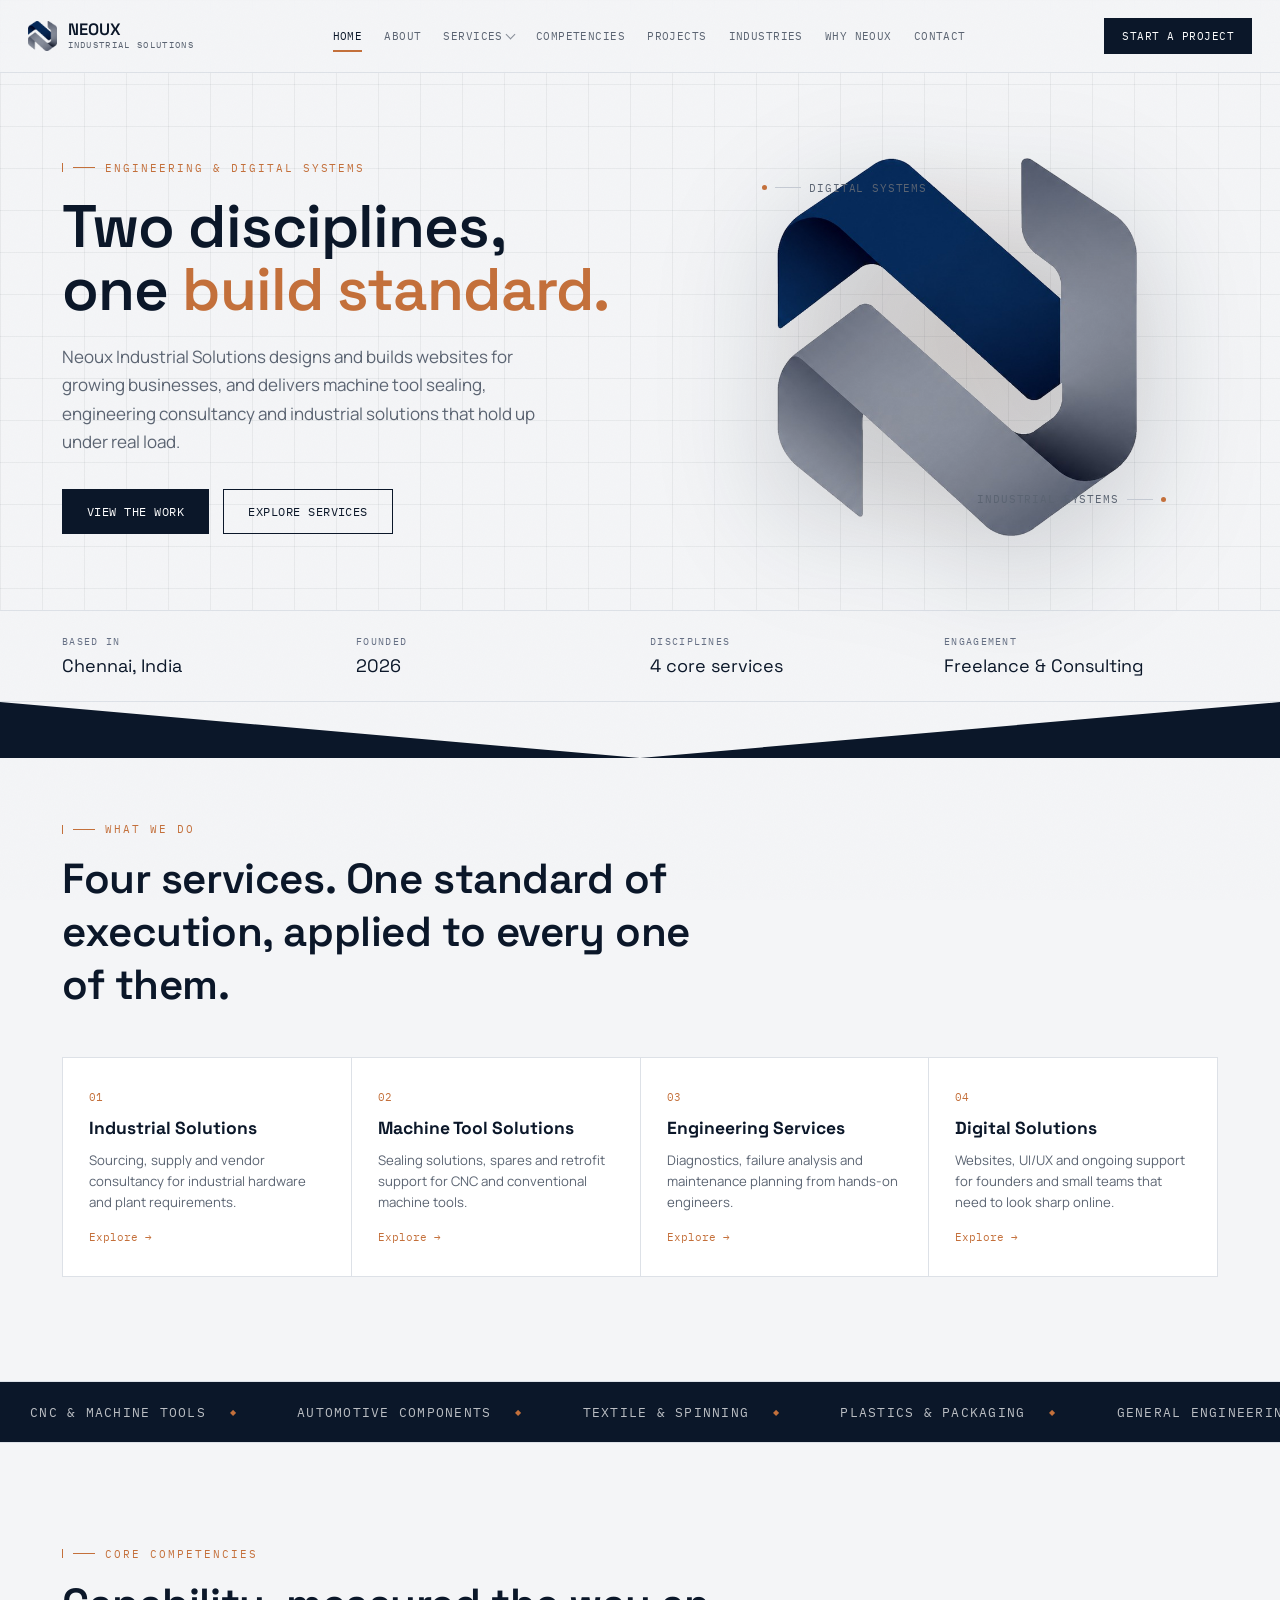
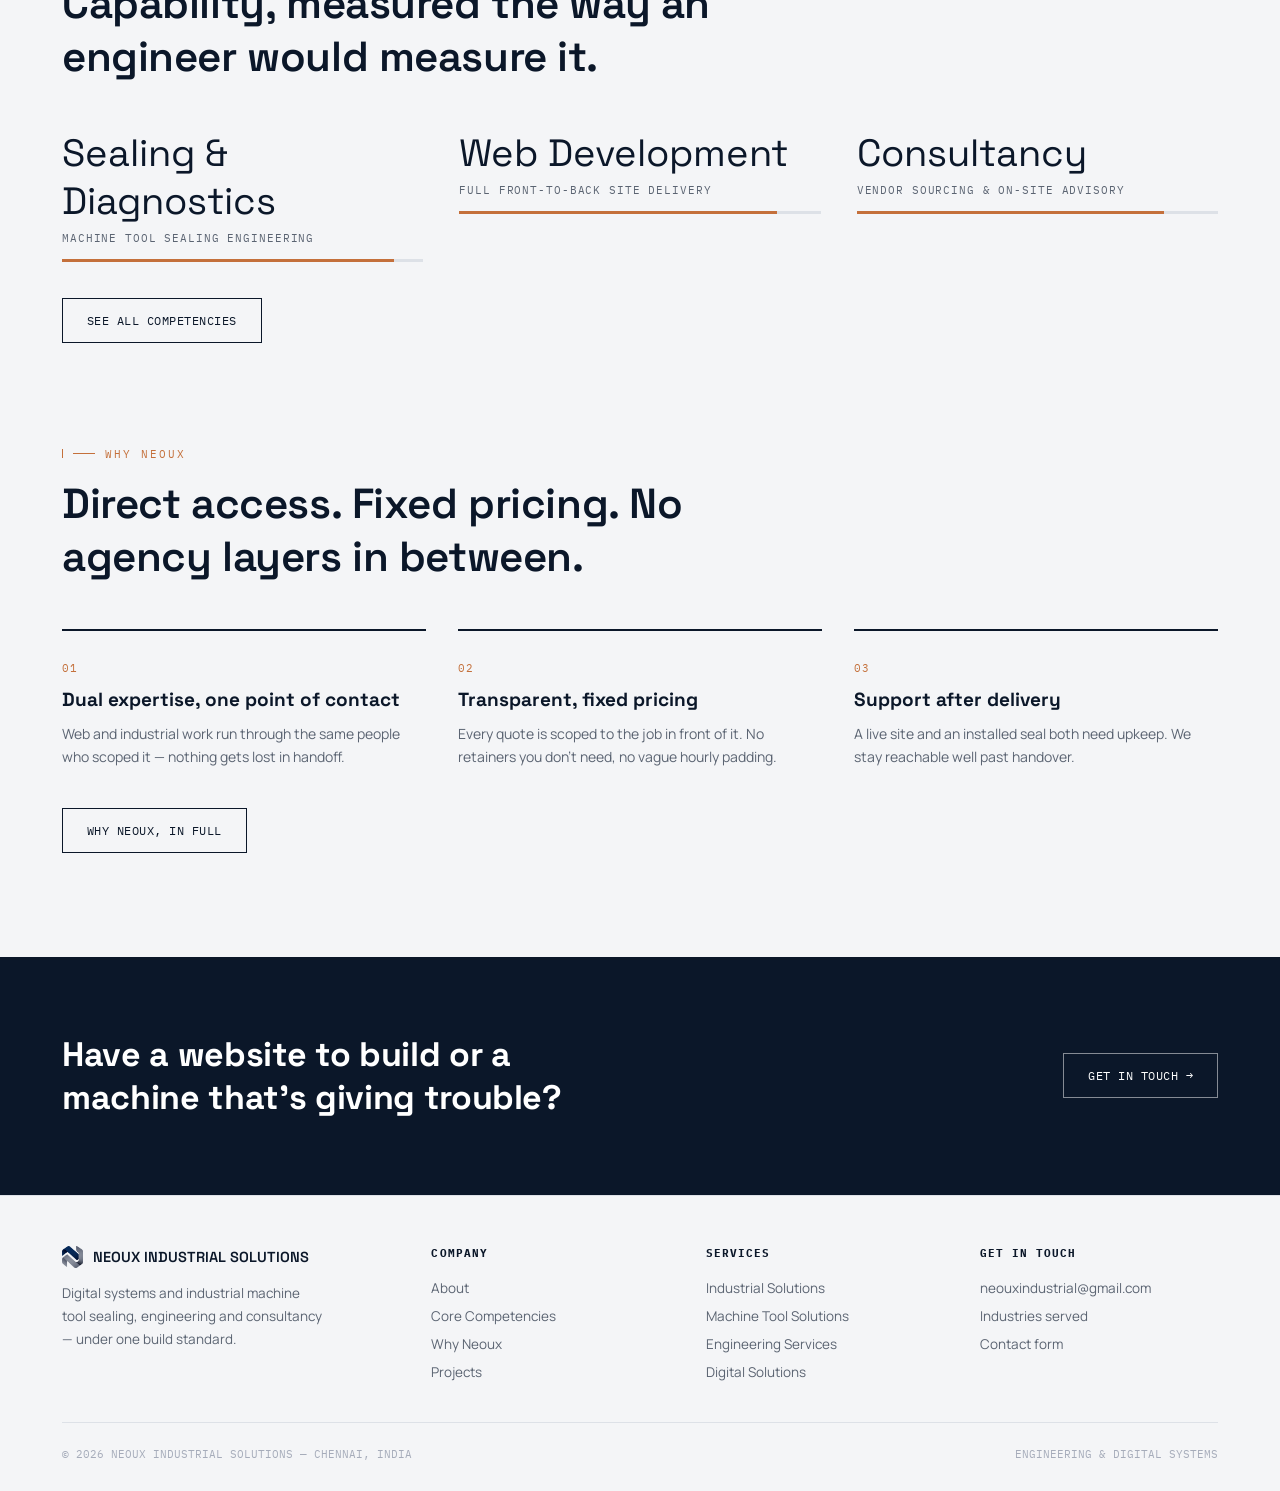
==== index.html @ 6ca8f937 "Initial commit" ====
<!DOCTYPE html>
<html lang="en">
<head>
<meta charset="UTF-8">
<meta name="viewport" content="width=device-width, initial-scale=1.0">
<title>Neoux Industrial Solutions — Engineering &amp; Digital Systems</title>
<link rel="icon" type="image/png" href="./assets/neoux-logo.png">

<link rel="preconnect" href="https://fonts.googleapis.com">
<link rel="preconnect" href="https://fonts.gstatic.com" crossorigin>
<link href="https://fonts.googleapis.com/css2?family=Space+Grotesk:wght@400;500;600;700&family=Manrope:wght@400;500;600;700;800&family=IBM+Plex+Mono:wght@400;500;600&display=swap" rel="stylesheet">
<link rel="stylesheet" href="css/style.css">
</head>
<body>

<header class="site">
  <div class="navbar">
    <a href="#" class="brand" data-nav="home">
      <img src="assets/neoux-logo.png" alt="Neoux Industrial Solutions mark">
      <span class="word">NEOUX<small>INDUSTRIAL SOLUTIONS</small></span>
    </a>
    <nav class="links">
      <div class="navitem"><button data-nav="home" class="active">Home</button></div>
      <div class="navitem"><button data-nav="about">About</button></div>
      <div class="navitem">
        <button data-nav="services">Services <span class="caret"></span></button>
        <div class="dropdown">
          <button data-nav="services" data-anchor="svc-industrial"><span class="sub-num">01</span>Industrial Solutions</button>
          <button data-nav="services" data-anchor="svc-machinetool"><span class="sub-num">02</span>Machine Tool Solutions</button>
          <button data-nav="services" data-anchor="svc-engineering"><span class="sub-num">03</span>Engineering Services</button>
          <button data-nav="services" data-anchor="svc-digital"><span class="sub-num">04</span>Digital Solutions</button>
        </div>
      </div>
      <div class="navitem"><button data-nav="competencies">Competencies</button></div>
      <div class="navitem"><button data-nav="work">Projects</button></div>
      <div class="navitem"><button data-nav="industries">Industries</button></div>
      <div class="navitem"><button data-nav="why">Why Neoux</button></div>
      <div class="navitem"><button data-nav="contact">Contact</button></div>
    </nav>
    <button class="nav-cta" data-nav="contact">Start a project</button>
    <button class="burger" id="burgerBtn" aria-label="Open menu"><span></span><span></span><span></span></button>
  </div>
</header>

<div class="mobile-menu" id="mobileMenu">
  <button data-nav="home">Home</button>
  <button data-nav="about">About</button>
  <button data-nav="services">Services</button>
  <div class="sub-link" data-nav="services" data-anchor="svc-industrial">— Industrial Solutions</div>
  <div class="sub-link" data-nav="services" data-anchor="svc-machinetool">— Machine Tool Solutions</div>
  <div class="sub-link" data-nav="services" data-anchor="svc-engineering">— Engineering Services</div>
  <div class="sub-link" data-nav="services" data-anchor="svc-digital">— Digital Solutions</div>
  <button data-nav="competencies">Core Competencies</button>
  <button data-nav="work">Projects</button>
  <button data-nav="industries">Industries</button>
  <button data-nav="why">Why Neoux</button>
  <button data-nav="contact">Contact</button>
  <button class="nav-cta" data-nav="contact">Start a project</button>
</div>

<!-- ================= HOME ================= -->
<main class="page active" id="page-home">

  <section class="hero blueprint-bg">
    <div class="wrap hero-grid">
      <div>
        <div class="dim"><span class="tick"></span><span class="ln"></span><span class="tx">Engineering &amp; Digital Systems</span></div>
        <h1>Two disciplines,<br>one <em>build standard.</em></h1>
        <p class="lede">Neoux Industrial Solutions designs and builds websites for growing businesses, and delivers machine tool sealing, engineering consultancy and industrial solutions that hold up under real load.</p>
        <div class="btn-row">
          <button class="btn primary" data-nav="work">View the work</button>
          <button class="btn ghost" data-nav="services">Explore services</button>
        </div>
      </div>
      <div class="hero-mark">
        <div class="hero-mark-inner">
          <img src="assets/neoux-logo.png" alt="Neoux fold mark">
          <div class="callout c1"><span class="dot"></span><span class="cline"></span>Digital Systems</div>
          <div class="callout c2"><span class="dot"></span><span class="cline"></span>Industrial Systems</div>
        </div>
      </div>
    </div>
  </section>

  <div class="spec-strip">
    <div class="wrap spec-row">
      <div class="spec-item"><div class="k">Based in</div><div class="v">Chennai, India</div></div>
      <div class="spec-item"><div class="k">Founded</div><div class="v">2026</div></div>
      <div class="spec-item"><div class="k">Disciplines</div><div class="v">4 core services</div></div>
      <div class="spec-item"><div class="k">Engagement</div><div class="v">Freelance &amp; Consulting</div></div>
    </div>
  </div>

  <div class="seam" aria-hidden="true">
    <svg viewBox="0 0 1200 56" preserveAspectRatio="none"><polygon points="0,0 600,56 1200,0 1200,56 0,56" fill="#0B1729"></polygon></svg>
  </div>

  <section style="padding-top:64px;">
    <div class="wrap">
      <div class="dim"><span class="tick"></span><span class="ln"></span><span class="tx">What we do</span></div>
      <h2 class="section-h">Four services. One standard of execution, applied to every one of them.</h2>
      <div class="svc-preview-grid">
        <div class="svc-card reveal" data-nav="services" data-anchor="svc-industrial">
          <div class="sn mono">01</div>
          <h4>Industrial Solutions</h4>
          <p>Sourcing, supply and vendor consultancy for industrial hardware and plant requirements.</p>
          <div class="go">Explore →</div>
        </div>
        <div class="svc-card reveal" data-nav="services" data-anchor="svc-machinetool">
          <div class="sn mono">02</div>
          <h4>Machine Tool Solutions</h4>
          <p>Sealing solutions, spares and retrofit support for CNC and conventional machine tools.</p>
          <div class="go">Explore →</div>
        </div>
        <div class="svc-card reveal" data-nav="services" data-anchor="svc-engineering">
          <div class="sn mono">03</div>
          <h4>Engineering Services</h4>
          <p>Diagnostics, failure analysis and maintenance planning from hands-on engineers.</p>
          <div class="go">Explore →</div>
        </div>
        <div class="svc-card reveal" data-nav="services" data-anchor="svc-digital">
          <div class="sn mono">04</div>
          <h4>Digital Solutions</h4>
          <p>Websites, UI/UX and ongoing support for founders and small teams that need to look sharp online.</p>
          <div class="go">Explore →</div>
        </div>
      </div>
    </div>
  </section>

  <div class="marquee" aria-hidden="true">
    <div class="marquee-track" id="marqueeTrack"></div>
  </div>

  <section>
    <div class="wrap">
      <div class="dim"><span class="tick"></span><span class="ln"></span><span class="tx">Core competencies</span></div>
      <h2 class="section-h">Capability, measured the way an engineer would measure it.</h2>
      <div class="comp-teaser">
        <div class="comp-teaser-item reveal">
          <div class="pct display">Sealing &amp; Diagnostics</div>
          <div class="lbl">Machine tool sealing engineering</div>
          <div class="meter" style="--w:92%"><i></i></div>
        </div>
        <div class="comp-teaser-item reveal">
          <div class="pct display">Web Development</div>
          <div class="lbl">Full front-to-back site delivery</div>
          <div class="meter" style="--w:88%"><i></i></div>
        </div>
        <div class="comp-teaser-item reveal">
          <div class="pct display">Consultancy</div>
          <div class="lbl">Vendor sourcing &amp; on-site advisory</div>
          <div class="meter" style="--w:85%"><i></i></div>
        </div>
      </div>
      <div class="btn-row" style="margin-top:36px;"><button class="btn ghost" data-nav="competencies">See all competencies</button></div>
    </div>
  </section>

  <section style="padding-top:0;">
    <div class="wrap">
      <div class="dim"><span class="tick"></span><span class="ln"></span><span class="tx">Why Neoux</span></div>
      <h2 class="section-h">Direct access. Fixed pricing. No agency layers in between.</h2>
      <div class="why-grid">
        <div class="why-card reveal"><div class="n">01</div><h4>Dual expertise, one point of contact</h4><p>Web and industrial work run through the same people who scoped it — nothing gets lost in handoff.</p></div>
        <div class="why-card reveal"><div class="n">02</div><h4>Transparent, fixed pricing</h4><p>Every quote is scoped to the job in front of it. No retainers you don't need, no vague hourly padding.</p></div>
        <div class="why-card reveal"><div class="n">03</div><h4>Support after delivery</h4><p>A live site and an installed seal both need upkeep. We stay reachable well past handover.</p></div>
      </div>
      <div class="btn-row" style="margin-top:10px;"><button class="btn ghost" data-nav="why">Why Neoux, in full</button></div>
    </div>
  </section>

  <div class="cta-band">
    <div class="wrap">
      <h3>Have a website to build or a machine that's giving trouble?</h3>
      <button class="btn on-dark" data-nav="contact">Get in touch →</button>
    </div>
  </div>
</main>

<!-- ================= ABOUT ================= -->
<main class="page" id="page-about">
  <section class="about-hero">
    <div class="wrap">
      <div class="dim"><span class="tick"></span><span class="ln"></span><span class="tx">The company</span></div>
      <h2 class="section-h">Built at the point where two unrelated crafts turned out to need the same discipline.</h2>
      <div class="about-grid">
        <div>
          <p>Neoux Industrial Solutions started from a simple observation: a website that breaks under real traffic and a seal that fails under real pressure fail for the same reason — someone specified it for the easy case, not the real one.</p>
          <p>We work across two worlds that rarely share a company. On the digital side, freelance web design and development for businesses that need a site they can actually run their operations through. On the industrial side, sealing solutions, machine tool support, engineering consultancy and sourcing for plants that can't afford downtime.</p>
          <p>The name comes from that overlap — a single fold that holds two different materials together without either one losing its shape. That's the mark in our logo, and it's the standard we hold both sides of the business to.</p>
        </div>
        <div>
          <div class="quote-block">
            <p>"Whether it's a line of code or a line of contact on a seal, the job is the same — hold under conditions worse than the average day."</p>
            <span>— Founding note, Neoux Industrial Solutions</span>
          </div>
          <p>We're a young company, deliberately. That means direct access to the people doing the work, pricing without agency overhead, and a build list still short enough to give every client full attention.</p>
        </div>
      </div>
    </div>
  </section>

  <section style="padding-top:20px;">
    <div class="wrap">
      <div class="dim"><span class="tick"></span><span class="ln"></span><span class="tx">Milestones</span></div>
      <h2 class="section-h">Where we're starting from.</h2>
      <div class="timeline">
        <div class="timeline-line"></div>
        <div class="timeline-row">
          <div class="tl-item"><div class="yr mono">2026 — Q1</div><h5>Company founded</h5><p>Neoux Industrial Solutions registered, bridging web development and industrial machine tool sealing under one practice.</p></div>
          <div class="tl-item"><div class="yr mono">2026 — Q2</div><h5>Service lines defined</h5><p>Four core service lines scoped: Industrial Solutions, Machine Tool Solutions, Engineering Services and Digital Solutions.</p></div>
          <div class="tl-item"><div class="yr mono">2026 — Q3</div><h5>Studio &amp; site live</h5><p>Brand identity, digital presence and first client engagements underway across both disciplines.</p></div>
        </div>
      </div>
    </div>
  </section>

  <section style="padding-top:0;">
    <div class="wrap">
      <div class="dim"><span class="tick"></span><span class="ln"></span><span class="tx">How we operate</span></div>
      <h2 class="section-h">Four working principles, applied to every project we take on.</h2>
      <div class="values-grid">
        <div class="value"><div class="mono" style="font-size:11px;color:var(--copper);">PRINCIPLE 01</div><h4>Spec before build</h4><p>No site goes into development and no seal goes into a machine without a written scope both sides agree on first.</p></div>
        <div class="value"><div class="mono" style="font-size:11px;color:var(--copper);">PRINCIPLE 02</div><h4>Plain communication</h4><p>Project updates in language you'd use with a colleague — not jargon that hides whether something's on track.</p></div>
        <div class="value"><div class="mono" style="font-size:11px;color:var(--copper);">PRINCIPLE 03</div><h4>Fixed, honest pricing</h4><p>Freelance rates and consultancy fees quoted up front, scoped to the actual job — not padded, not vague.</p></div>
        <div class="value"><div class="mono" style="font-size:11px;color:var(--copper);">PRINCIPLE 04</div><h4>Support after delivery</h4><p>A live website and an installed seal both need a maintenance plan. We stay reachable after handover, not before only.</p></div>
      </div>
    </div>
  </section>

  <div class="cta-band"><div class="wrap"><h3>Want to know if we're the right fit for your project?</h3><button class="btn on-dark" data-nav="contact">Talk to us →</button></div></div>
</main>

<!-- ================= SERVICES ================= -->
<main class="page" id="page-services">
  <section class="services-hero">
    <div class="wrap">
      <div class="dim"><span class="tick"></span><span class="ln"></span><span class="tx">Services</span></div>
      <h2 class="section-h">Four disciplines. One standard of execution.</h2>
      <p class="section-sub">Jump to any service line below, or scroll through in order.</p>
    </div>
    <div class="wrap svc-nav" id="svcSubNav">
      <button data-anchor="svc-industrial" class="on">01 Industrial Solutions</button>
      <button data-anchor="svc-machinetool">02 Machine Tool Solutions</button>
      <button data-anchor="svc-engineering">03 Engineering Services</button>
      <button data-anchor="svc-digital">04 Digital Solutions</button>
    </div>
  </section>

  <section class="svc-block" id="svc-industrial">
    <div class="wrap svc-block-grid">
      <div><div class="idx display">01</div><h3>Industrial Solutions</h3><p class="desc">Sourcing, supply and vendor consultancy for the industrial hardware and plant consumables your operation runs on — chosen for fit, not just for price.</p></div>
      <div>
        <div class="cap-grid">
          <div class="cap-item">Industrial hardware &amp; consumables sourcing</div>
          <div class="cap-item">Vendor evaluation &amp; management</div>
          <div class="cap-item">Plant supply consultancy</div>
          <div class="cap-item">Quality checks on incoming supply</div>
          <div class="cap-item">Cost &amp; lead-time optimisation</div>
          <div class="cap-item">Ongoing procurement support</div>
        </div>
        <div class="deliv-row"><span class="deliv-tag">Sourcing plan</span><span class="deliv-tag">Vendor shortlist</span><span class="deliv-tag">Supply audit</span></div>
      </div>
    </div>
  </section>

  <section class="svc-block" id="svc-machinetool">
    <div class="wrap svc-block-grid">
      <div><div class="idx display">02</div><h3>Machine Tool Solutions</h3><p class="desc">Sealing solutions, spares and retrofit support for CNC and conventional machine tools — specified for the load and duty cycle the machine actually sees.</p></div>
      <div>
        <div class="cap-grid">
          <div class="cap-item">Hydraulic &amp; pneumatic seal specification</div>
          <div class="cap-item">Wiper, gasket &amp; O-ring supply</div>
          <div class="cap-item">Custom &amp; hard-to-source seal sourcing</div>
          <div class="cap-item">Machine tool spares support</div>
          <div class="cap-item">Retrofit &amp; upgrade advisory</div>
          <div class="cap-item">Installation guidance &amp; on-site support</div>
        </div>
        <div class="deliv-row"><span class="deliv-tag">Seal specification sheet</span><span class="deliv-tag">Fitment audit</span><span class="deliv-tag">Spares list</span></div>
      </div>
    </div>
  </section>

  <section class="svc-block" id="svc-engineering">
    <div class="wrap svc-block-grid">
      <div><div class="idx display">03</div><h3>Engineering Services</h3><p class="desc">Independent diagnostics and consultancy when a machine is underperforming, wearing early, or costing more downtime than it should.</p></div>
      <div>
        <div class="cap-grid">
          <div class="cap-item">Failure &amp; root-cause analysis</div>
          <div class="cap-item">Wear &amp; leakage diagnostics</div>
          <div class="cap-item">Preventive maintenance planning</div>
          <div class="cap-item">On-site engineering assessments</div>
          <div class="cap-item">Technical documentation &amp; reporting</div>
          <div class="cap-item">Process &amp; downtime advisory</div>
        </div>
        <div class="deliv-row"><span class="deliv-tag">Diagnostic report</span><span class="deliv-tag">Maintenance plan</span><span class="deliv-tag">Site visit notes</span></div>
      </div>
    </div>
  </section>

  <section class="svc-block" id="svc-digital">
    <div class="wrap svc-block-grid">
      <div><div class="idx display">04</div><h3>Digital Solutions</h3><p class="desc">Websites and digital presence for founders, studios and small teams — built to be easy to run and easy to keep updated, without needing a developer on call.</p></div>
      <div>
        <div class="cap-grid">
          <div class="cap-item">Business &amp; portfolio websites</div>
          <div class="cap-item">Landing pages &amp; product sites</div>
          <div class="cap-item">UI/UX design &amp; redesigns</div>
          <div class="cap-item">E-commerce setup</div>
          <div class="cap-item">Ongoing maintenance &amp; support</div>
          <div class="cap-item">Performance, SEO &amp; accessibility passes</div>
        </div>
        <div class="deliv-row"><span class="deliv-tag">Live website</span><span class="deliv-tag">Design system</span><span class="deliv-tag">Support plan</span></div>
      </div>
    </div>
  </section>

  <div class="cta-band"><div class="wrap"><h3>Not sure which service line fits your problem?</h3><button class="btn on-dark" data-nav="contact">Ask us directly →</button></div></div>
</main>

<!-- ================= COMPETENCIES ================= -->
<main class="page" id="page-competencies">
  <section class="comp-hero">
    <div class="wrap">
      <div class="dim"><span class="tick"></span><span class="ln"></span><span class="tx">Core competencies</span></div>
      <h2 class="section-h">What we're actually good at, read like a spec sheet.</h2>
      <p class="section-sub">Six competencies that sit underneath all four service lines — the working skills, not just the service names.</p>
      <div class="comp-grid">
        <div class="comp-card reveal"><div class="top-row"><h4>Precision Sealing Engineering</h4><span class="pct">92%</span></div><div class="meter" style="--w:92%"><i></i></div><p>Specifying and fitting hydraulic, pneumatic and mechanical seals to the exact load, temperature and duty cycle of the machine.</p></div>
        <div class="comp-card reveal"><div class="top-row"><h4>Full-Stack Web Development</h4><span class="pct">88%</span></div><div class="meter" style="--w:88%"><i></i></div><p>End-to-end site builds — front-end design through back-end setup, hosting and handover.</p></div>
        <div class="comp-card reveal"><div class="top-row"><h4>Failure Diagnostics &amp; Root-Cause Analysis</h4><span class="pct">85%</span></div><div class="meter" style="--w:85%"><i></i></div><p>Tracing wear, leakage or downtime back to its actual cause instead of treating the symptom.</p></div>
        <div class="comp-card reveal"><div class="top-row"><h4>Vendor Sourcing &amp; Quality Control</h4><span class="pct">83%</span></div><div class="meter" style="--w:83%"><i></i></div><p>Finding and vetting suppliers for industrial hardware and hard-to-source components.</p></div>
        <div class="comp-card reveal"><div class="top-row"><h4>UI/UX &amp; Digital Experience Design</h4><span class="pct">86%</span></div><div class="meter" style="--w:86%"><i></i></div><p>Interfaces designed around what a visitor or customer is actually trying to do on the page.</p></div>
        <div class="comp-card reveal"><div class="top-row"><h4>On-Site Industrial Consultancy</h4><span class="pct">80%</span></div><div class="meter" style="--w:80%"><i></i></div><p>Walking the floor, inspecting the machine, and advising in person — not just over email.</p></div>
      </div>
    </div>
  </section>
  <div class="cta-band"><div class="wrap"><h3>Need a competency that isn't listed here?</h3><button class="btn on-dark" data-nav="contact">Tell us the problem →</button></div></div>
</main>

<!-- ================= WORK ================= -->
<main class="page" id="page-work">
  <section class="work-hero">
    <div class="wrap">
      <div class="dim"><span class="tick"></span><span class="ln"></span><span class="tx">Selected work</span></div>
      <h2 class="section-h">A growing list of digital and industrial work.</h2>
      <p class="section-sub">Filter by discipline below. This gallery is a starter template — swap in real project names, photos, and outcomes as engagements complete.</p>
      <div class="filter-row">
        <button class="active" data-filter="all">All work</button>
        <button data-filter="digital">Digital</button>
        <button data-filter="industrial">Industrial</button>
      </div>
    </div>
  </section>
  <section style="padding-top:0;">
    <div class="wrap">
      <div class="work-grid" id="workGrid">
        <div class="work-card reveal" data-cat="digital">
          <div class="tag mono">Digital · Business website</div>
          <h4>Client website — Project 01</h4>
          <p>A launch-ready business site: home, about, services and contact, built for speed and easy content updates. Replace with your first client's name and outcome once delivered.</p>
          <div class="meta"><span>DELIVERABLE / WEBSITE</span><span>2026</span></div>
        </div>
        <div class="work-card reveal" data-cat="industrial">
          <div class="tag mono">Industrial · Seal specification</div>
          <h4>Machine tool seal audit — Project 02</h4>
          <p>On-site inspection and re-specification of hydraulic seals for a CNC machine tool showing early wear. Replace with the actual machine, material, and result once completed.</p>
          <div class="meta"><span>DELIVERABLE / CONSULTANCY</span><span>2026</span></div>
        </div>
        <div class="work-card reveal" data-cat="digital">
          <div class="tag mono">Digital · Portfolio site</div>
          <h4>Portfolio &amp; brand site — Project 03</h4>
          <p>A personal or studio portfolio with a project gallery and contact flow, designed to be maintained without developer help. Slot in a real portfolio once live.</p>
          <div class="meta"><span>DELIVERABLE / WEBSITE</span><span>2026</span></div>
        </div>
        <div class="work-card reveal" data-cat="industrial">
          <div class="tag mono">Industrial · Sourcing &amp; supply</div>
          <h4>Seal sourcing programme — Project 04</h4>
          <p>Vendor sourcing and quality checks for replacement pneumatic seals across a small manufacturing line. Update with the vendor category and scale once run.</p>
          <div class="meta"><span>DELIVERABLE / CONSULTANCY</span><span>2026</span></div>
        </div>
      </div>
      <div class="work-note"><strong>Note:</strong> these four cards are placeholders so the layout is ready on day one. As soon as you complete a real client project, replace the title, tag, description and meta row with the actual details — the grid, filters and hover states are already wired up.</div>
    </div>
  </section>
  <div class="cta-band"><div class="wrap"><h3>Ready to be the first project on this page?</h3><button class="btn on-dark" data-nav="contact">Start a project →</button></div></div>
</main>

<!-- ================= INDUSTRIES ================= -->
<main class="page" id="page-industries">
  <section class="ind-hero">
    <div class="wrap">
      <div class="dim"><span class="tick"></span><span class="ln"></span><span class="tx">Industries served</span></div>
      <h2 class="section-h">Sectors we work in, on both the industrial and digital side.</h2>
      <p class="section-sub">From machine shops to first-time founders — the same standard of work, applied wherever it's needed.</p>
      <div class="ind-grid">
        <div class="ind-card reveal"><svg class="icon" viewBox="0 0 24 24" fill="none" stroke="currentColor" stroke-width="1.5"><rect x="3" y="7" width="18" height="12" rx="1"/><path d="M8 7V5a2 2 0 0 1 2-2h4a2 2 0 0 1 2 2v2"/><circle cx="8" cy="13" r="1.5"/><circle cx="16" cy="13" r="1.5"/></svg><h4>CNC &amp; Machine Tool Manufacturing</h4><p>Sealing, spares and diagnostics for machine shops running CNC and conventional equipment.</p></div>
        <div class="ind-card reveal"><svg class="icon" viewBox="0 0 24 24" fill="none" stroke="currentColor" stroke-width="1.5"><circle cx="7" cy="17" r="2"/><circle cx="17" cy="17" r="2"/><path d="M5 17H3V7l3-3h9l4 5h2v8h-2M9 17h6M5 9h9"/></svg><h4>Automotive Components</h4><p>Seal specification and sourcing for parts manufacturers under tight tolerance requirements.</p></div>
        <div class="ind-card reveal"><svg class="icon" viewBox="0 0 24 24" fill="none" stroke="currentColor" stroke-width="1.5"><path d="M4 4h16v4H4zM4 10h16v10H4z"/><path d="M8 14h8M8 18h5"/></svg><h4>Textile &amp; Spinning Mills</h4><p>Machine sealing and maintenance planning for continuous-run textile machinery.</p></div>
        <div class="ind-card reveal"><svg class="icon" viewBox="0 0 24 24" fill="none" stroke="currentColor" stroke-width="1.5"><path d="M3 9l9-6 9 6-9 6-9-6z"/><path d="M3 9v6l9 6 9-6V9"/></svg><h4>Plastics &amp; Packaging</h4><p>Component sourcing and consultancy for injection moulding and packaging lines.</p></div>
        <div class="ind-card reveal"><svg class="icon" viewBox="0 0 24 24" fill="none" stroke="currentColor" stroke-width="1.5"><path d="M12 2l8 4v6c0 5-3.5 8-8 10-4.5-2-8-5-8-10V6l8-4z"/></svg><h4>General Engineering &amp; Fabrication</h4><p>Industrial supply and engineering support for job shops and fabrication units.</p></div>
        <div class="ind-card reveal"><svg class="icon" viewBox="0 0 24 24" fill="none" stroke="currentColor" stroke-width="1.5"><path d="M4 20V10l8-6 8 6v10"/><path d="M9 20v-6h6v6"/></svg><h4>Startups &amp; Small Business</h4><p>Websites and digital presence for founders launching or growing their first venture.</p></div>
      </div>
    </div>
  </section>
  <div class="cta-band"><div class="wrap"><h3>Don't see your industry listed?</h3><button class="btn on-dark" data-nav="contact">Ask if we cover it →</button></div></div>
</main>

<!-- ================= WHY NEOUX ================= -->
<main class="page" id="page-why">
  <section class="why-hero">
    <div class="wrap">
      <div class="dim"><span class="tick"></span><span class="ln"></span><span class="tx">Why Neoux</span></div>
      <h2 class="section-h">The case for working with a small, dual-discipline practice.</h2>
      <div class="why-grid">
        <div class="why-card reveal"><div class="n">01</div><h4>Dual expertise under one roof</h4><p>Digital and industrial work are scoped and delivered by the same people — nothing gets lost between a sales team and an execution team.</p></div>
        <div class="why-card reveal"><div class="n">02</div><h4>Direct access, no agency layers</h4><p>You talk to the person doing the work, not an account manager relaying messages.</p></div>
        <div class="why-card reveal"><div class="n">03</div><h4>Transparent, fixed pricing</h4><p>Every quote is scoped to the actual job, in writing, before work starts. No surprise line items.</p></div>
        <div class="why-card reveal"><div class="n">04</div><h4>Fast turnaround</h4><p>A small, focused build list means your project moves without waiting behind a long agency queue.</p></div>
        <div class="why-card reveal"><div class="n">05</div><h4>Post-delivery support</h4><p>A live website and an installed seal both need upkeep. We stay reachable well after handover.</p></div>
        <div class="why-card reveal"><div class="n">06</div><h4>Founder-led quality control</h4><p>Every engagement — digital or industrial — is reviewed personally before it's called done.</p></div>
      </div>

      <div class="compare-wrap">
        <div class="compare-row head"><div>What matters</div><div>Typical vendor</div><div>Neoux</div></div>
        <div class="compare-row"><div>Point of contact</div><div>Account manager, layered</div><div>Direct, founder-led</div></div>
        <div class="compare-row"><div>Pricing</div><div>Hourly, often unclear</div><div>Fixed, scoped up front</div></div>
        <div class="compare-row"><div>Disciplines covered</div><div>One specialism</div><div>Digital + industrial, one team</div></div>
        <div class="compare-row"><div>Support after delivery</div><div>Extra retainer required</div><div>Included support window</div></div>
      </div>
    </div>
  </section>
  <div class="cta-band"><div class="wrap"><h3>Ready to see it in practice?</h3><button class="btn on-dark" data-nav="contact">Start a project →</button></div></div>
</main>

<!-- ================= CONTACT ================= -->
<main class="page" id="page-contact">
  <section class="contact-hero">
    <div class="wrap">
      <div class="dim"><span class="tick"></span><span class="ln"></span><span class="tx">Start a project</span></div>
      <h2 class="section-h">Tell us what needs building — or what needs to stop leaking.</h2>
      <p class="section-sub">Fill in the form with a short brief, or reach out directly. We reply to every enquiry within one business day.</p>
    </div>
  </section>
  <section style="padding-top:0;">
    <div class="wrap contact-grid">


  <form
  id="contactForm"
  name="neoux-enquiry"
  method="POST"
  data-netlify="true"
  netlify-honeypot="bot-field"
>

  <!-- Netlify Forms -->
  <input type="hidden" name="form-name" value="neoux-enquiry">

  <!-- Spam protection -->
  <p hidden>
    <label>
      Don't fill this out:
      <input name="bot-field">
    </label>
  </p>

  <div class="field">
    <label for="cf-name">Your name</label>
    <input
      id="cf-name"
      name="name"
      type="text"
      required
      placeholder="Full name"
    >
  </div>

  <div class="field">
    <label for="cf-email">Email</label>
    <input
      id="cf-email"
      name="email"
      type="email"
      required
      placeholder="you@company.com"
    >
  </div>

  <div class="field">
    <label for="cf-type">Service needed</label>

    <select id="cf-type" name="service">
      <option value="Industrial Solutions">
        Industrial Solutions
      </option>

      <option value="Machine Tool Solutions">
        Machine Tool Solutions
      </option>

      <option value="Engineering Services">
        Engineering Services
      </option>

      <option value="Digital Solutions">
        Digital Solutions
      </option>

      <option value="Something else">
        Something else
      </option>
    </select>
  </div>

  <div class="field">
    <label for="cf-msg">Project brief</label>

    <textarea
      id="cf-msg"
      name="message"
      required
      placeholder="A few lines about what you need, and any timeline."
    ></textarea>
  </div>

  <button type="submit" class="btn primary">
    Send enquiry
  </button>

  <div class="form-msg" id="formMsg"></div>

</form>
      
      <div class="contact-info">
        <div class="info-block reveal"><div class="dim light"><span class="tick"></span><span class="ln"></span><span class="tx">Email</span></div><a href="mailto:neouxindustrial@gmail.com" style="margin-top:10px;display:block;">neouxindustrial@gmail.com</a><div class="sub">General enquiries &amp; new projects</div></div>
        <div class="info-block reveal"><div class="dim light"><span class="tick"></span><span class="ln"></span><span class="tx">Phone</span></div><a href="tel:+91 9498403340" style="margin-top:10px;display:block;">+91 94984 03340</a><div class="sub">Mon–Sat, 10am–7pm IST</div></div>
        <div class="info-block reveal"><div class="dim light"><span class="tick"></span><span class="ln"></span><span class="tx">Location</span></div><p style="margin-top:10px;">Chennai, Tamil Nadu, India</p><div class="sub">Remote work worldwide, on-site consultancy across Tamil Nadu</div></div>
        <div class="info-block reveal"><div class="dim light"><span class="tick"></span><span class="ln"></span><span class="tx">Follow</span></div><div class="socials" style="margin-top:10px;"><a href="https://www.linkedin.com/in/karthikeyan-m-20567b218/overlay/contact-info/">LinkedIn</a><a href="https://www.instagram.com/harthik_official/">Instagram</a></div></div>
      </div>
    </div>
  </section>
</main>

<footer>
  <div class="wrap">
    <div class="foot-grid">
      <div class="foot-col">
        <div class="foot-brand"><img src="assets/neoux-logo.png" alt="Neoux mark"><span>NEOUX INDUSTRIAL SOLUTIONS</span></div>
        <p>Digital systems and industrial machine tool sealing, engineering and consultancy — under one build standard.</p>
      </div>
      <div class="foot-col">
        <h5>Company</h5>
        <a data-nav="about" href="#">About</a>
        <a data-nav="competencies" href="#">Core Competencies</a>
        <a data-nav="why" href="#">Why Neoux</a>
        <a data-nav="work" href="#">Projects</a>
      </div>
      <div class="foot-col">
        <h5>Services</h5>
        <a data-nav="services" data-anchor="svc-industrial" href="#">Industrial Solutions</a>
        <a data-nav="services" data-anchor="svc-machinetool" href="#">Machine Tool Solutions</a>
        <a data-nav="services" data-anchor="svc-engineering" href="#">Engineering Services</a>
        <a data-nav="services" data-anchor="svc-digital" href="#">Digital Solutions</a>
      </div>
      <div class="foot-col">
        <h5>Get in touch</h5>
        <a href="mailto:neouxindustrial@gmail.com">neouxindustrial@gmail.com</a>
        <a data-nav="industries" href="#">Industries served</a>
        <a data-nav="contact" href="#">Contact form</a>
      </div>
    </div>
   <div class="foot-bottom">
      <div class="foot-meta">© 2026 NEOUX INDUSTRIAL SOLUTIONS — CHENNAI, INDIA</div>
      <div class="foot-meta">ENGINEERING &amp; DIGITAL SYSTEMS</div>
    </div>
  </div>
</footer>



<script src="js/main.js"></script>

</body>
</html>
---- css/style.css ----
:root{
    --ink:#0B1729;
    --ink-2:#16294a;
    --steel:#667085;
    --steel-light:#A6ACBA;
    --canvas:#F4F5F7;
    --canvas-raised:#FFFFFF;
    --graphite:#181D28;
    --graphite-soft:#5B6472;
    --copper:#C4703B;
    --copper-soft:#e2a274;
    --line:#DDE1E7;
    --line-strong:#C5CAD3;
    --blueprint:rgba(11,23,41,0.055);
    --ease:cubic-bezier(.22,.61,.36,1);
  }
  *{box-sizing:border-box;margin:0;padding:0;}
  html{scroll-behavior:smooth;}
  body{
    background:var(--canvas);
    color:var(--graphite);
    font-family:'Manrope',sans-serif;
    -webkit-font-smoothing:antialiased;
    overflow-x:hidden;
    position:relative;
  }
  /* subtle brushed-metal grain, whole page */
  body::before{
    content:"";
    position:fixed;inset:0;pointer-events:none;z-index:2000;
    opacity:.025;mix-blend-mode:multiply;
    background-image:url("data:image/svg+xml;utf8,<svg xmlns='http://www.w3.org/2000/svg' width='120' height='120'><filter id='n'><feTurbulence type='fractalNoise' baseFrequency='0.85' numOctaves='2' stitchTiles='stitch'/></filter><rect width='100%25' height='100%25' filter='url(%23n)'/></svg>");
  }
  ::selection{background:var(--copper);color:#fff;}
  a{color:inherit;text-decoration:none;}
  img{display:block;max-width:100%;}
  .mono{font-family:'IBM Plex Mono',monospace;}
  .display{font-family:'Space Grotesk',sans-serif;}
  :focus-visible{outline:2px solid var(--copper);outline-offset:3px;}
  @media (prefers-reduced-motion: reduce){
    *{animation-duration:.001ms !important;animation-iteration-count:1 !important;transition-duration:.001ms !important;scroll-behavior:auto !important;}
  }

  /* dimension-line label — signature element */
  .dim{display:flex;align-items:center;gap:10px;}
  .dim .tick{width:1px;height:9px;background:var(--copper);flex-shrink:0;}
  .dim .ln{height:1px;background:var(--copper);flex-grow:0;width:22px;flex-shrink:0;}
  .dim .tx{
    font-family:'IBM Plex Mono',monospace;font-size:11px;letter-spacing:.18em;
    text-transform:uppercase;color:var(--copper);white-space:nowrap;
  }
  .dim.light .tick,.dim.light .ln{background:var(--copper-soft);}
  .dim.light .tx{color:var(--copper-soft);}
  .dim.center{justify-content:center;}
  .dim.end .ln{flex-grow:1;width:auto;}

  /* ---------- layout shell ---------- */
  .wrap{max-width:1220px;margin:0 auto;padding:0 32px;}
  @media (max-width:640px){.wrap{padding:0 20px;}}
  .blueprint-bg{
    background-image:
      linear-gradient(var(--blueprint) 1px, transparent 1px),
      linear-gradient(90deg, var(--blueprint) 1px, transparent 1px);
    background-size:42px 42px;
  }

  /* ---------- nav ---------- */
  header.site{
    position:fixed;top:0;left:0;right:0;z-index:100;
    background:rgba(244,245,247,.86);
    backdrop-filter:blur(12px);
    border-bottom:1px solid var(--line);
  }
  .navbar{
    max-width:1300px;margin:0 auto;padding:0 28px;
    height:72px;display:flex;align-items:center;justify-content:space-between;gap:18px;
  }
  @media (max-width:640px){.navbar{padding:0 20px;height:64px;}}
  .brand{display:flex;align-items:center;gap:11px;flex-shrink:0;}
  .brand img{height:30px;width:auto;}
  .brand .word{
    font-family:'Space Grotesk',sans-serif;font-weight:600;font-size:16.5px;
    letter-spacing:.01em;color:var(--ink);line-height:1;white-space:nowrap;
  }
  .brand .word small{
    display:block;font-family:'IBM Plex Mono',monospace;font-weight:400;
    font-size:8.8px;letter-spacing:.15em;color:var(--graphite-soft);margin-top:3px;
  }
  nav.links{display:flex;align-items:center;gap:0;}
  nav.links .navitem{position:relative;}
  nav.links button{
    font-family:'IBM Plex Mono',monospace;font-size:10.8px;letter-spacing:.04em;
    text-transform:uppercase;background:none;border:none;cursor:pointer;
    color:var(--graphite-soft);padding:9px 11px;position:relative;white-space:nowrap;
    display:flex;align-items:center;gap:4px;
  }
  nav.links button.active{color:var(--ink);}
  nav.links button.active::after{
    content:"";position:absolute;left:11px;right:11px;bottom:0;height:2px;background:var(--copper);
  }
  nav.links button:hover{color:var(--ink);}
  .caret{width:7px;height:7px;border-right:1px solid currentColor;border-bottom:1px solid currentColor;transform:rotate(45deg);margin-top:-3px;opacity:.7;}

  .dropdown{
    position:absolute;top:100%;left:50%;transform:translateX(-50%) translateY(6px);
    background:var(--canvas-raised);border:1px solid var(--line);box-shadow:0 20px 40px rgba(11,23,41,.12);
    min-width:250px;padding:8px;opacity:0;visibility:hidden;transition:all .2s var(--ease);
  }
  .navitem:hover .dropdown, .navitem:focus-within .dropdown{opacity:1;visibility:visible;transform:translateX(-50%) translateY(0);}
  .dropdown button{
    width:100%;text-align:left;padding:11px 14px;font-family:'Manrope',sans-serif;
    text-transform:none;font-size:13.5px;letter-spacing:0;color:var(--graphite);
  }
  .dropdown button:hover{background:var(--canvas);color:var(--ink);}
  .dropdown button .sub-num{font-family:'IBM Plex Mono',monospace;font-size:10px;color:var(--copper);margin-right:8px;}

  .nav-cta{
    font-family:'IBM Plex Mono',monospace;font-size:11px;letter-spacing:.04em;
    text-transform:uppercase;background:var(--ink);color:#fff;border:none;
    padding:11px 18px;cursor:pointer;transition:background .25s var(--ease);flex-shrink:0;white-space:nowrap;
  }
  .nav-cta:hover{background:var(--copper);}
  .burger{display:none;background:none;border:none;cursor:pointer;padding:8px;flex-shrink:0;}
  .burger span{display:block;width:22px;height:2px;background:var(--ink);margin:5px 0;transition:.25s;}
  @media (max-width:1180px){
    nav.links{display:none;}
    .nav-cta{display:none;}
    .burger{display:block;}
  }
  .mobile-menu{
    display:none;position:fixed;top:64px;left:0;right:0;bottom:0;background:var(--canvas);
    z-index:99;padding:20px;flex-direction:column;gap:0;overflow-y:auto;
  }
  .mobile-menu.open{display:flex;}
  .mobile-menu button{
    font-family:'Space Grotesk',sans-serif;font-size:19px;text-align:left;background:none;
    border:none;border-bottom:1px solid var(--line);padding:15px 4px;color:var(--ink);cursor:pointer;
  }
  .mobile-menu .sub-link{
    font-family:'IBM Plex Mono',monospace;font-size:12px;text-transform:uppercase;
    padding:12px 4px 12px 20px;color:var(--graphite-soft);border-bottom:1px solid var(--line);
  }
  .mobile-menu .nav-cta{display:block;margin-top:20px;width:fit-content;}

  /* ---------- pages ---------- */
  .page{display:none;}
  .page.active{display:block;animation:fade-in .45s var(--ease);}
  @keyframes fade-in{from{opacity:0;transform:translateY(8px);}to{opacity:1;transform:translateY(0);}}

  section{padding:104px 0;}
  @media (max-width:640px){section{padding:64px 0;}}

  h2.section-h{
    font-family:'Space Grotesk',sans-serif;font-weight:600;font-size:clamp(28px,3.4vw,42px);
    color:var(--ink);margin-top:16px;letter-spacing:-.01em;max-width:680px;
  }
  p.section-sub{font-size:16px;color:var(--graphite-soft);max-width:580px;margin-top:16px;line-height:1.7;}

  /* ---------- hero ---------- */
  .hero{padding:158px 0 74px;position:relative;}
  @media (max-width:640px){.hero{padding:110px 0 44px;}}
  .hero-grid{display:grid;grid-template-columns:1.05fr .95fr;gap:56px;align-items:center;}
  @media (max-width:900px){.hero-grid{grid-template-columns:1fr;gap:40px;}}
  .hero h1{
    font-family:'Space Grotesk',sans-serif;font-weight:600;
    font-size:clamp(36px,4.8vw,60px);line-height:1.05;letter-spacing:-.015em;
    color:var(--ink);margin:20px 0 22px;
  }
  .hero h1 em{font-style:normal;color:var(--copper);}
  .hero p.lede{font-size:17px;line-height:1.68;color:var(--graphite-soft);max-width:480px;margin-bottom:32px;}
  .btn-row{display:flex;gap:14px;flex-wrap:wrap;}
  .btn{
    font-family:'IBM Plex Mono',monospace;font-size:12px;letter-spacing:.04em;text-transform:uppercase;
    padding:14px 24px;border:1px solid var(--ink);cursor:pointer;transition:all .25s var(--ease);
    background:none;color:var(--ink);display:inline-flex;align-items:center;gap:8px;
  }
  .btn.primary{background:var(--ink);color:#fff;}
  .btn.primary:hover{background:var(--copper);border-color:var(--copper);}
  .btn.ghost:hover{background:var(--ink);color:#fff;}
  .btn.on-dark{border-color:rgba(255,255,255,.5);color:#fff;}
  .btn.on-dark:hover{background:var(--copper);border-color:var(--copper);}

  .hero-mark{position:relative;display:flex;justify-content:center;align-items:center;}
  .hero-mark-inner{position:relative;width:min(360px,84%);}
  .hero-mark-inner::before{
    content:"";position:absolute;inset:-30px;border-radius:50%;
    background:radial-gradient(circle,rgba(196,112,59,.10),transparent 68%);
  }
  .hero-mark img{width:100%;position:relative;z-index:2;filter:drop-shadow(0 30px 60px rgba(11,23,41,.2));animation:unfold 1.1s var(--ease) both;}
  @keyframes unfold{from{opacity:0;transform:scale(.85) rotate(-6deg);}to{opacity:1;transform:scale(1) rotate(0deg);}}
  .callout{position:absolute;font-family:'IBM Plex Mono',monospace;font-size:10.5px;letter-spacing:.08em;text-transform:uppercase;color:var(--graphite-soft);display:flex;align-items:center;gap:8px;opacity:0;animation:cin .6s var(--ease) forwards;z-index:3;}
  .callout .dot{width:5px;height:5px;background:var(--copper);border-radius:50%;flex-shrink:0;}
  .callout .cline{width:26px;height:1px;background:var(--line-strong);}
  .callout.c1{top:6%;left:-4%;animation-delay:.9s;}
  .callout.c2{bottom:8%;right:-8%;flex-direction:row-reverse;animation-delay:1.15s;}
  @keyframes cin{from{opacity:0;transform:translateY(6px);}to{opacity:1;transform:translateY(0);}}
  @media (max-width:900px){.callout{display:none;}}

  /* spec strip */
  .spec-strip{border-top:1px solid var(--line);border-bottom:1px solid var(--line);padding:24px 0;}
  .spec-row{display:grid;grid-template-columns:repeat(4,1fr);gap:20px;}
  @media (max-width:700px){.spec-row{grid-template-columns:repeat(2,1fr);row-gap:24px;}}
  .spec-item .k{font-family:'IBM Plex Mono',monospace;font-size:10px;letter-spacing:.13em;text-transform:uppercase;color:var(--steel);}
  .spec-item .v{font-family:'Space Grotesk',sans-serif;font-size:18px;color:var(--ink);margin-top:6px;}

  /* fold seam divider */
  .seam{height:56px;position:relative;overflow:hidden;}
  .seam svg{width:100%;height:100%;display:block;}

  /* home service preview cards */
  .svc-preview-grid{display:grid;grid-template-columns:repeat(4,1fr);gap:1px;background:var(--line);border:1px solid var(--line);margin-top:46px;}
  @media (max-width:900px){.svc-preview-grid{grid-template-columns:repeat(2,1fr);}}
  @media (max-width:560px){.svc-preview-grid{grid-template-columns:1fr;}}
  .svc-card{background:var(--canvas-raised);padding:32px 26px;cursor:pointer;transition:background .2s;position:relative;}
  .svc-card:hover{background:#fff;box-shadow:inset 0 -2px 0 var(--copper);}
  .svc-card .sn{font-family:'IBM Plex Mono',monospace;font-size:11px;color:var(--copper);}
  .svc-card h4{font-family:'Space Grotesk',sans-serif;font-size:17.5px;color:var(--ink);margin:14px 0 10px;line-height:1.25;}
  .svc-card p{font-size:13.2px;color:var(--graphite-soft);line-height:1.6;}
  .svc-card .go{margin-top:16px;font-family:'IBM Plex Mono',monospace;font-size:11px;color:var(--copper);}

  /* competencies teaser row */
  .comp-teaser{display:grid;grid-template-columns:repeat(3,1fr);gap:36px;margin-top:46px;}
  @media (max-width:820px){.comp-teaser{grid-template-columns:1fr;gap:30px;}}
  .comp-teaser-item .pct{font-family:'Space Grotesk',sans-serif;font-size:38px;color:var(--ink);}
  .comp-teaser-item .lbl{font-family:'IBM Plex Mono',monospace;font-size:11px;letter-spacing:.08em;text-transform:uppercase;color:var(--graphite-soft);margin-top:6px;}
  .meter{height:3px;background:var(--line);margin-top:14px;position:relative;overflow:hidden;}
  .meter i{position:absolute;left:0;top:0;bottom:0;background:var(--copper);width:0;transition:width 1.1s var(--ease);}
  .meter.in i{width:var(--w);}

  /* industries marquee */
  .marquee{overflow:hidden;border-top:1px solid var(--line);border-bottom:1px solid var(--line);padding:22px 0;background:var(--ink);}
  .marquee-track{display:flex;gap:0;width:max-content;animation:scroll-x 34s linear infinite;}
  @keyframes scroll-x{from{transform:translateX(0);}to{transform:translateX(-50%);}}
  .marquee-item{
    font-family:'IBM Plex Mono',monospace;font-size:12.5px;letter-spacing:.1em;text-transform:uppercase;
    color:rgba(255,255,255,.72);padding:0 30px;white-space:nowrap;display:flex;align-items:center;gap:24px;
  }
  .marquee-item::after{content:"◆";color:var(--copper);font-size:8px;}

  /* CTA band */
  .cta-band{background:var(--ink);color:#fff;padding:76px 0;position:relative;overflow:hidden;}
  .cta-band .wrap{display:flex;justify-content:space-between;align-items:center;gap:30px;flex-wrap:wrap;}
  .cta-band h3{font-family:'Space Grotesk',sans-serif;font-size:clamp(23px,2.8vw,34px);max-width:540px;letter-spacing:-.01em;}

  /* footer */
  footer{padding:50px 0 30px;border-top:1px solid var(--line);}
  .foot-grid{display:grid;grid-template-columns:1.4fr 1fr 1fr 1fr;gap:36px;padding-bottom:36px;}
  @media (max-width:820px){.foot-grid{grid-template-columns:1fr 1fr;}}
  @media (max-width:560px){.foot-grid{grid-template-columns:1fr;}}
  .foot-brand{display:flex;align-items:center;gap:10px;margin-bottom:14px;}
  .foot-brand img{height:22px;}
  .foot-brand span{font-family:'Space Grotesk',sans-serif;font-weight:600;font-size:14.5px;color:var(--ink);}
  .foot-col p{font-size:13.5px;color:var(--graphite-soft);line-height:1.7;max-width:260px;}
  .foot-col h5{font-family:'IBM Plex Mono',monospace;font-size:10.5px;letter-spacing:.1em;text-transform:uppercase;color:var(--ink);margin-bottom:14px;}
  .foot-col a{display:block;font-size:13.5px;color:var(--graphite-soft);padding:5px 0;}
  .foot-col a:hover{color:var(--copper);}
  .foot-bottom{display:flex;justify-content:space-between;align-items:center;flex-wrap:wrap;gap:10px;padding-top:24px;border-top:1px solid var(--line);}
  .foot-meta{font-family:'IBM Plex Mono',monospace;font-size:10.5px;color:var(--steel-light);}

  /* ---------- about page ---------- */
  .about-hero{padding:150px 0 30px;}
  @media (max-width:640px){.about-hero{padding:106px 0 10px;}}
  .about-grid{display:grid;grid-template-columns:1fr 1fr;gap:56px;align-items:start;margin-top:38px;}
  @media (max-width:820px){.about-grid{grid-template-columns:1fr;}}
  .about-grid p{font-size:15.5px;line-height:1.78;color:var(--graphite-soft);margin-bottom:18px;}
  .quote-block{border-left:2px solid var(--copper);padding-left:24px;margin:30px 0;}
  .quote-block p{font-family:'Space Grotesk',sans-serif;font-size:19px;color:var(--ink);line-height:1.5;font-weight:500;}
  .quote-block span{display:block;margin-top:12px;font-family:'IBM Plex Mono',monospace;font-size:10.5px;letter-spacing:.08em;color:var(--graphite-soft);text-transform:uppercase;}

  .values-grid{display:grid;grid-template-columns:repeat(2,1fr);gap:1px;background:var(--line);margin-top:46px;border:1px solid var(--line);}
  @media (max-width:640px){.values-grid{grid-template-columns:1fr;}}
  .value{background:var(--canvas-raised);padding:34px;}
  .value h4{font-family:'Space Grotesk',sans-serif;font-size:18.5px;color:var(--ink);margin:12px 0 10px;}
  .value p{font-size:14px;color:var(--graphite-soft);line-height:1.65;}

  /* timeline */
  .timeline{position:relative;margin-top:56px;padding-top:6px;}
  .timeline-line{position:absolute;top:6px;left:0;right:0;height:1px;background:var(--line-strong);}
  .timeline-row{display:grid;grid-template-columns:repeat(3,1fr);gap:30px;}
  @media (max-width:820px){.timeline-row{grid-template-columns:1fr;gap:34px;}}
  .tl-item{position:relative;padding-top:22px;}
  .tl-item::before{content:"";position:absolute;top:0;left:0;width:9px;height:9px;border-radius:50%;background:var(--copper);}
  .tl-item .yr{font-family:'IBM Plex Mono',monospace;font-size:11px;color:var(--copper);letter-spacing:.08em;}
  .tl-item h5{font-family:'Space Grotesk',sans-serif;font-size:17px;color:var(--ink);margin:8px 0 8px;}
  .tl-item p{font-size:13.5px;color:var(--graphite-soft);line-height:1.6;}

  /* ---------- services page ---------- */
  .services-hero{padding:150px 0 0;}
  @media (max-width:640px){.services-hero{padding:106px 0 0;}}
  .svc-nav{display:flex;gap:8px;flex-wrap:wrap;margin:36px 0 0;position:sticky;top:72px;background:var(--canvas);padding:14px 0;z-index:10;border-bottom:1px solid var(--line);}
  .svc-nav button{
    font-family:'IBM Plex Mono',monospace;font-size:11.5px;letter-spacing:.05em;text-transform:uppercase;
    background:none;border:1px solid var(--line);padding:10px 16px;cursor:pointer;color:var(--graphite-soft);
    transition:all .2s var(--ease);
  }
  .svc-nav button.on,.svc-nav button:hover{border-color:var(--ink);color:var(--ink);}

  .svc-block{padding:86px 0;border-bottom:1px solid var(--line);scroll-margin-top:140px;}
  .svc-block:last-child{border-bottom:none;}
  .svc-block-grid{display:grid;grid-template-columns:.85fr 1.15fr;gap:56px;}
  @media (max-width:900px){.svc-block-grid{grid-template-columns:1fr;gap:30px;}}
  .svc-block .idx{font-family:'Space Grotesk',sans-serif;font-size:52px;color:var(--line-strong);line-height:1;}
  .svc-block h3{font-family:'Space Grotesk',sans-serif;font-size:clamp(24px,2.6vw,32px);color:var(--ink);margin:14px 0 16px;letter-spacing:-.01em;}
  .svc-block p.desc{font-size:15px;line-height:1.75;color:var(--graphite-soft);margin-bottom:0;}
  .cap-grid{display:grid;grid-template-columns:1fr 1fr;gap:12px 24px;margin-top:6px;}
  @media (max-width:560px){.cap-grid{grid-template-columns:1fr;}}
  .cap-item{
    font-size:14px;color:var(--graphite);padding:13px 0 13px 20px;border-top:1px solid var(--line);position:relative;
  }
  .cap-item::before{content:"";position:absolute;left:0;top:20px;width:9px;height:1px;background:var(--copper);}
  .deliv-row{display:flex;gap:10px;flex-wrap:wrap;margin-top:22px;}
  .deliv-tag{font-family:'IBM Plex Mono',monospace;font-size:10.5px;letter-spacing:.06em;text-transform:uppercase;border:1px solid var(--line);padding:7px 12px;color:var(--graphite-soft);}

  /* ---------- competencies page ---------- */
  .comp-hero{padding:150px 0 20px;}
  @media (max-width:640px){.comp-hero{padding:106px 0 10px;}}
  .comp-grid{display:grid;grid-template-columns:repeat(2,1fr);gap:1px;background:var(--line);border:1px solid var(--line);margin-top:46px;}
  @media (max-width:760px){.comp-grid{grid-template-columns:1fr;}}
  .comp-card{background:var(--canvas-raised);padding:34px;}
  .comp-card .top-row{display:flex;justify-content:space-between;align-items:baseline;gap:12px;}
  .comp-card h4{font-family:'Space Grotesk',sans-serif;font-size:18px;color:var(--ink);}
  .comp-card .pct{font-family:'IBM Plex Mono',monospace;font-size:13px;color:var(--copper);}
  .comp-card p{font-size:13.5px;color:var(--graphite-soft);line-height:1.65;margin-top:10px;}

  /* ---------- work page ---------- */
  .work-hero{padding:150px 0 0;}
  @media (max-width:640px){.work-hero{padding:106px 0 0;}}
  .filter-row{display:flex;gap:8px;margin:36px 0 42px;flex-wrap:wrap;}
  .filter-row button{
    font-family:'IBM Plex Mono',monospace;font-size:11.5px;letter-spacing:.05em;text-transform:uppercase;
    background:none;border:1px solid var(--line);padding:10px 17px;cursor:pointer;color:var(--graphite-soft);
    transition:all .2s var(--ease);
  }
  .filter-row button.active,.filter-row button:hover{border-color:var(--ink);color:var(--ink);}
  .work-grid{display:grid;grid-template-columns:1fr 1fr;gap:2px;background:var(--line);border:1px solid var(--line);}
  @media (max-width:760px){.work-grid{grid-template-columns:1fr;}}
  .work-card{background:var(--canvas-raised);padding:36px;display:flex;flex-direction:column;min-height:260px;transition:background .25s;}
  .work-card:hover{background:#fff;}
  .work-card .tag{font-family:'IBM Plex Mono',monospace;font-size:10.5px;letter-spacing:.1em;text-transform:uppercase;color:var(--copper);}
  .work-card h4{font-family:'Space Grotesk',sans-serif;font-size:21px;color:var(--ink);margin:14px 0 12px;}
  .work-card p{font-size:14px;color:var(--graphite-soft);line-height:1.65;flex-grow:1;}
  .work-card .meta{margin-top:20px;padding-top:15px;border-top:1px solid var(--line);font-family:'IBM Plex Mono',monospace;font-size:10.5px;color:var(--steel);display:flex;justify-content:space-between;}
  .work-note{margin-top:40px;padding:20px 24px;border:1px dashed var(--steel-light);font-size:13px;color:var(--graphite-soft);line-height:1.65;}
  .work-note strong{color:var(--ink);}

  /* ---------- industries page ---------- */
  .ind-hero{padding:150px 0 20px;}
  @media (max-width:640px){.ind-hero{padding:106px 0 10px;}}
  .ind-grid{display:grid;grid-template-columns:repeat(3,1fr);gap:1px;background:var(--line);border:1px solid var(--line);margin-top:46px;}
  @media (max-width:820px){.ind-grid{grid-template-columns:repeat(2,1fr);}}
  @media (max-width:560px){.ind-grid{grid-template-columns:1fr;}}
  .ind-card{background:var(--canvas-raised);padding:32px 28px;min-height:180px;display:flex;flex-direction:column;justify-content:space-between;}
  .ind-card .icon{width:30px;height:30px;color:var(--copper);}
  .ind-card h4{font-family:'Space Grotesk',sans-serif;font-size:17px;color:var(--ink);margin:16px 0 8px;}
  .ind-card p{font-size:13px;color:var(--graphite-soft);line-height:1.6;}

  /* ---------- why us page ---------- */
  .why-hero{padding:150px 0 20px;}
  @media (max-width:640px){.why-hero{padding:106px 0 10px;}}
  .why-grid{display:grid;grid-template-columns:repeat(3,1fr);gap:32px;margin-top:46px;}
  @media (max-width:820px){.why-grid{grid-template-columns:1fr 1fr;}}
  @media (max-width:560px){.why-grid{grid-template-columns:1fr;}}
  .why-card{padding:30px 0;border-top:2px solid var(--ink);}
  .why-card .n{font-family:'IBM Plex Mono',monospace;font-size:11px;color:var(--copper);letter-spacing:.08em;}
  .why-card h4{font-family:'Space Grotesk',sans-serif;font-size:19px;color:var(--ink);margin:12px 0 10px;}
  .why-card p{font-size:14px;color:var(--graphite-soft);line-height:1.65;}

  .compare-wrap{margin-top:70px;border:1px solid var(--line);}
  .compare-row{display:grid;grid-template-columns:1.2fr 1fr 1fr;border-bottom:1px solid var(--line);}
  .compare-row:last-child{border-bottom:none;}
  .compare-row.head{background:var(--ink);color:#fff;}
  .compare-row.head div{font-family:'IBM Plex Mono',monospace;font-size:11px;letter-spacing:.08em;text-transform:uppercase;}
  .compare-row div{padding:18px 22px;font-size:13.5px;display:flex;align-items:center;}
  .compare-row div:first-child{color:var(--graphite);font-weight:600;background:var(--canvas);}
  .compare-row:not(.head) div:nth-child(2){color:var(--graphite-soft);border-left:1px solid var(--line);}
  .compare-row:not(.head) div:nth-child(3){color:var(--ink);font-weight:600;border-left:1px solid var(--line);background:rgba(196,112,59,.05);}
  @media (max-width:700px){.compare-row{grid-template-columns:1fr;}.compare-row div{border-left:none !important;border-top:1px solid var(--line);}.compare-row div:first-child{border-top:none;}}

  /* ---------- contact page ---------- */
  .contact-hero{padding:150px 0 20px;}
  @media (max-width:640px){.contact-hero{padding:106px 0 10px;}}
  .contact-grid{display:grid;grid-template-columns:1fr 1fr;gap:60px;margin-top:42px;}
  @media (max-width:820px){.contact-grid{grid-template-columns:1fr;gap:38px;}}
  .field{margin-bottom:22px;}
  .field label{display:block;font-family:'IBM Plex Mono',monospace;font-size:10.5px;letter-spacing:.09em;text-transform:uppercase;color:var(--graphite-soft);margin-bottom:9px;}
  .field input,.field select,.field textarea{
    width:100%;border:none;border-bottom:1px solid var(--line);background:transparent;
    padding:11px 2px;font-family:'Manrope',sans-serif;font-size:15px;color:var(--ink);transition:border-color .2s;
  }
  .field textarea{resize:vertical;min-height:90px;}
  .field input:focus,.field select:focus,.field textarea:focus{outline:none;border-color:var(--copper);}
  .form-msg{margin-top:16px;font-family:'IBM Plex Mono',monospace;font-size:12px;color:var(--copper);min-height:18px;}
  .contact-info{display:flex;flex-direction:column;gap:26px;}
  .info-block a,.info-block p{font-size:15.5px;color:var(--ink);}
  .info-block .sub{font-size:13px;color:var(--graphite-soft);margin-top:4px;}
  .socials{display:flex;gap:14px;margin-top:6px;}
  .socials a{font-family:'IBM Plex Mono',monospace;font-size:11.5px;text-transform:uppercase;border:1px solid var(--line);padding:9px 14px;transition:all .2s;}
  .socials a:hover{border-color:var(--ink);}

  .reveal{opacity:0;transform:translateY(20px);transition:opacity .7s var(--ease),transform .7s var(--ease);}
  .reveal.in{opacity:1;transform:translateY(0);}
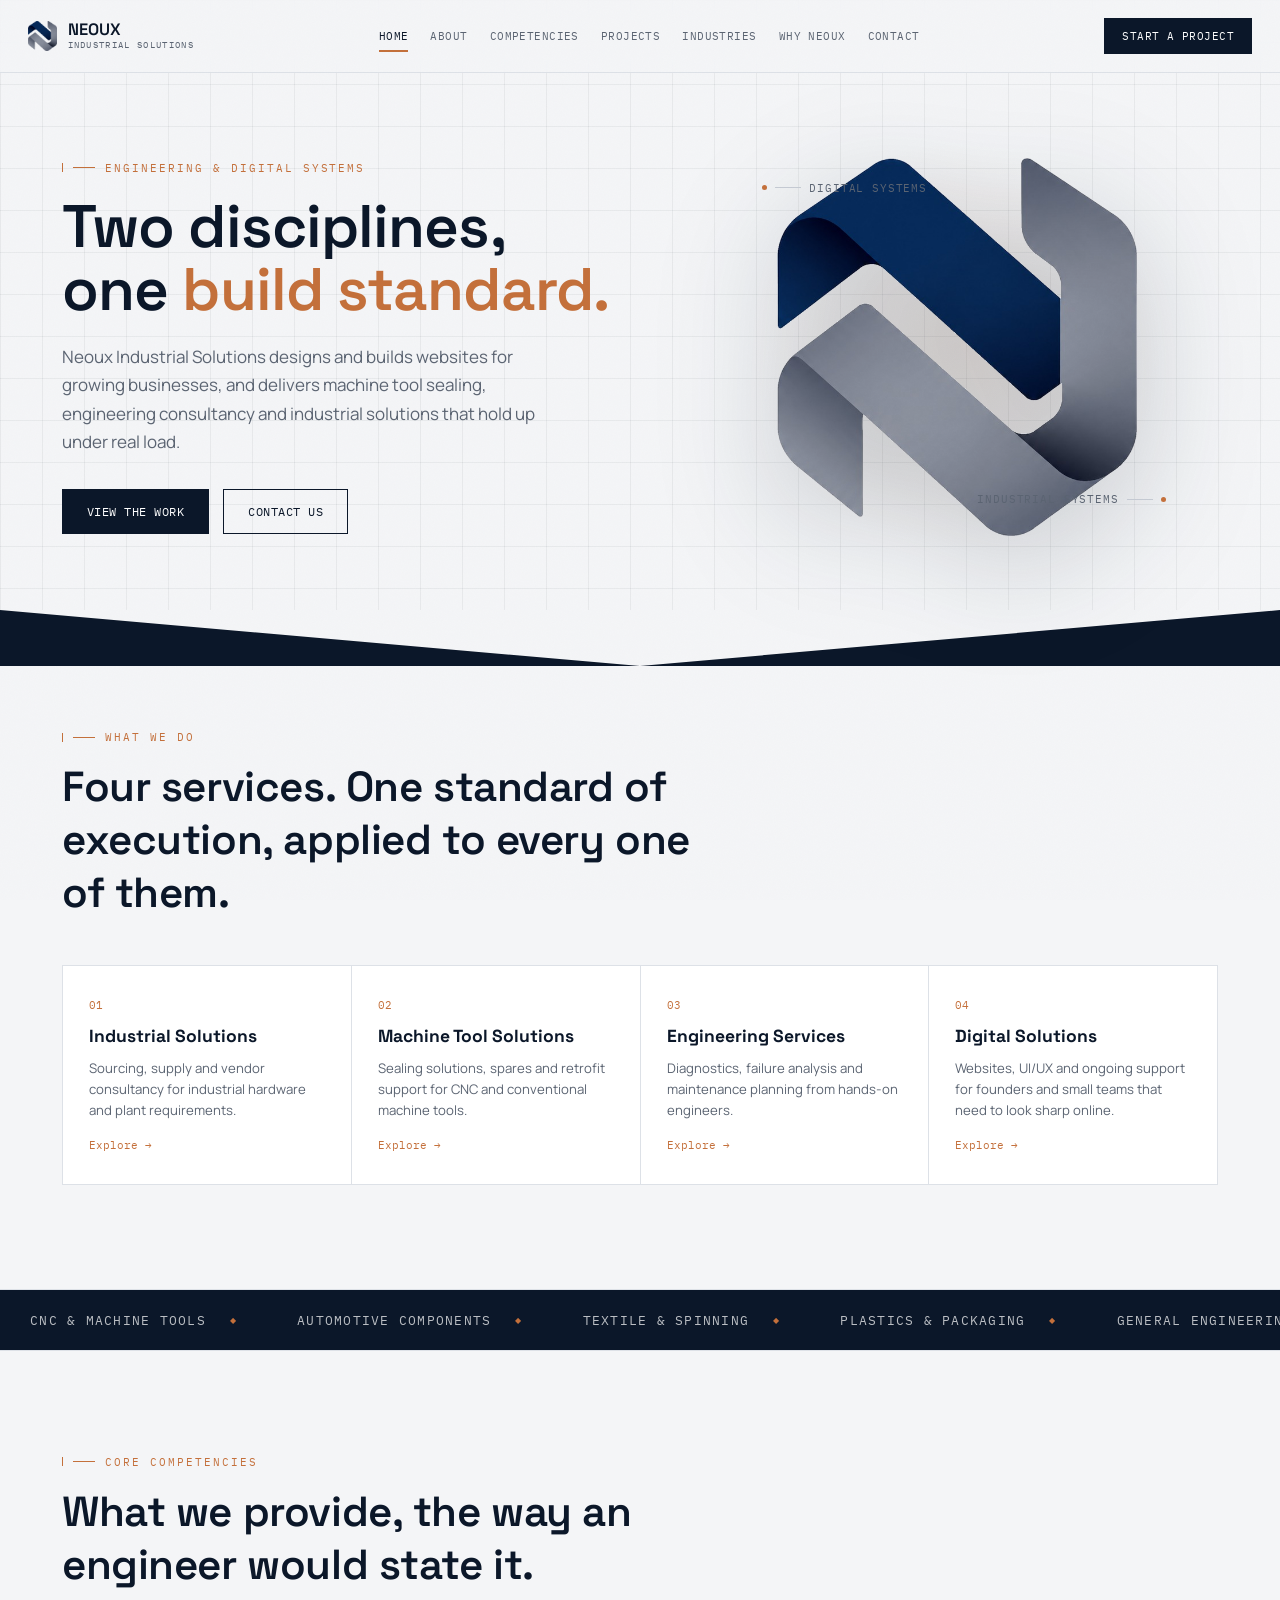
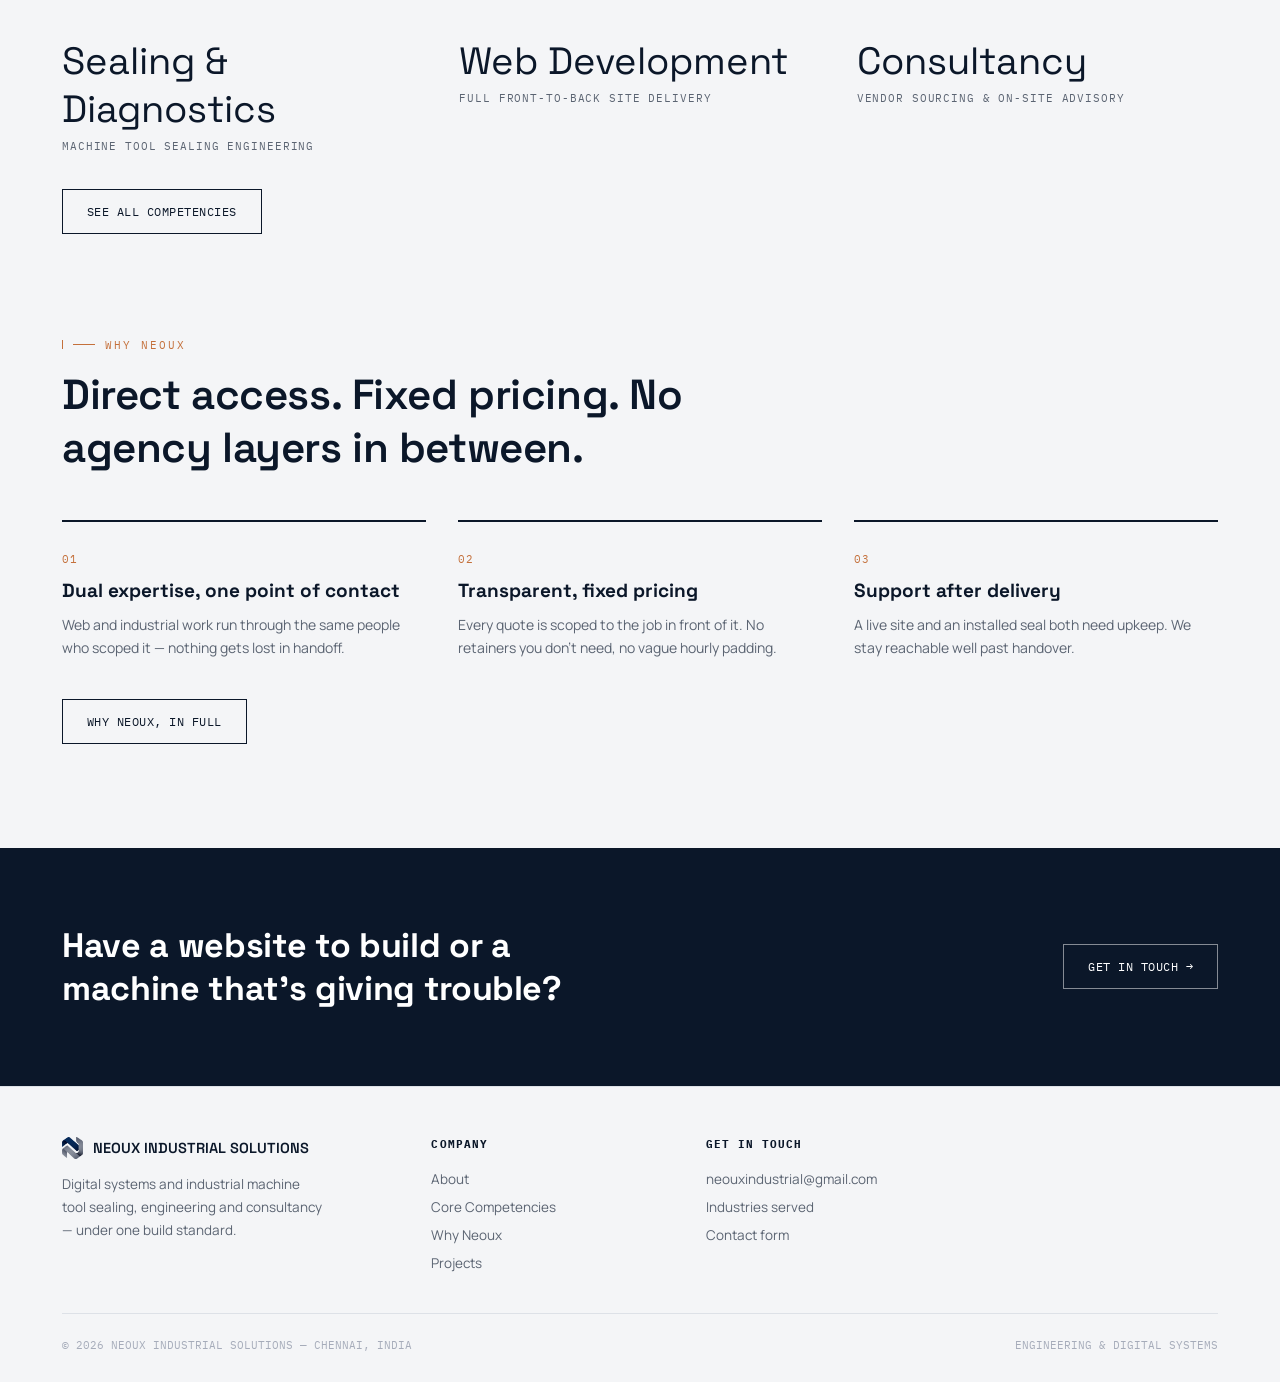
==== commit d23a2802: "Updated website" ====
--- a/index.html
+++ b/index.html
@@ -23,13 +23,7 @@
       <div class="navitem"><button data-nav="home" class="active">Home</button></div>
       <div class="navitem"><button data-nav="about">About</button></div>
       <div class="navitem">
-        <button data-nav="services">Services <span class="caret"></span></button>
-        <div class="dropdown">
-          <button data-nav="services" data-anchor="svc-industrial"><span class="sub-num">01</span>Industrial Solutions</button>
-          <button data-nav="services" data-anchor="svc-machinetool"><span class="sub-num">02</span>Machine Tool Solutions</button>
-          <button data-nav="services" data-anchor="svc-engineering"><span class="sub-num">03</span>Engineering Services</button>
-          <button data-nav="services" data-anchor="svc-digital"><span class="sub-num">04</span>Digital Solutions</button>
-        </div>
+       
       </div>
       <div class="navitem"><button data-nav="competencies">Competencies</button></div>
       <div class="navitem"><button data-nav="work">Projects</button></div>
@@ -45,11 +39,7 @@
 <div class="mobile-menu" id="mobileMenu">
   <button data-nav="home">Home</button>
   <button data-nav="about">About</button>
-  <button data-nav="services">Services</button>
-  <div class="sub-link" data-nav="services" data-anchor="svc-industrial">— Industrial Solutions</div>
-  <div class="sub-link" data-nav="services" data-anchor="svc-machinetool">— Machine Tool Solutions</div>
-  <div class="sub-link" data-nav="services" data-anchor="svc-engineering">— Engineering Services</div>
-  <div class="sub-link" data-nav="services" data-anchor="svc-digital">— Digital Solutions</div>
+  
   <button data-nav="competencies">Core Competencies</button>
   <button data-nav="work">Projects</button>
   <button data-nav="industries">Industries</button>
@@ -69,7 +59,7 @@
         <p class="lede">Neoux Industrial Solutions designs and builds websites for growing businesses, and delivers machine tool sealing, engineering consultancy and industrial solutions that hold up under real load.</p>
         <div class="btn-row">
           <button class="btn primary" data-nav="work">View the work</button>
-          <button class="btn ghost" data-nav="services">Explore services</button>
+          <button class="btn ghost" data-nav="contact">contact us</button>
         </div>
       </div>
       <div class="hero-mark">
@@ -82,14 +72,7 @@
     </div>
   </section>
 
-  <div class="spec-strip">
-    <div class="wrap spec-row">
-      <div class="spec-item"><div class="k">Based in</div><div class="v">Chennai, India</div></div>
-      <div class="spec-item"><div class="k">Founded</div><div class="v">2026</div></div>
-      <div class="spec-item"><div class="k">Disciplines</div><div class="v">4 core services</div></div>
-      <div class="spec-item"><div class="k">Engagement</div><div class="v">Freelance &amp; Consulting</div></div>
-    </div>
-  </div>
+
 
   <div class="seam" aria-hidden="true">
     <svg viewBox="0 0 1200 56" preserveAspectRatio="none"><polygon points="0,0 600,56 1200,0 1200,56 0,56" fill="#0B1729"></polygon></svg>
@@ -100,25 +83,25 @@
       <div class="dim"><span class="tick"></span><span class="ln"></span><span class="tx">What we do</span></div>
       <h2 class="section-h">Four services. One standard of execution, applied to every one of them.</h2>
       <div class="svc-preview-grid">
-        <div class="svc-card reveal" data-nav="services" data-anchor="svc-industrial">
+        <div class="svc-card reveal" data-nav="competencies">
           <div class="sn mono">01</div>
           <h4>Industrial Solutions</h4>
           <p>Sourcing, supply and vendor consultancy for industrial hardware and plant requirements.</p>
           <div class="go">Explore →</div>
         </div>
-        <div class="svc-card reveal" data-nav="services" data-anchor="svc-machinetool">
+        <div class="svc-card reveal" data-nav="competencies">
           <div class="sn mono">02</div>
           <h4>Machine Tool Solutions</h4>
           <p>Sealing solutions, spares and retrofit support for CNC and conventional machine tools.</p>
           <div class="go">Explore →</div>
         </div>
-        <div class="svc-card reveal" data-nav="services" data-anchor="svc-engineering">
+        <div class="svc-card reveal" data-nav="competencies">
           <div class="sn mono">03</div>
           <h4>Engineering Services</h4>
           <p>Diagnostics, failure analysis and maintenance planning from hands-on engineers.</p>
           <div class="go">Explore →</div>
         </div>
-        <div class="svc-card reveal" data-nav="services" data-anchor="svc-digital">
+        <div class="svc-card reveal" data-nav="competencies">
           <div class="sn mono">04</div>
           <h4>Digital Solutions</h4>
           <p>Websites, UI/UX and ongoing support for founders and small teams that need to look sharp online.</p>
@@ -135,22 +118,19 @@
   <section>
     <div class="wrap">
       <div class="dim"><span class="tick"></span><span class="ln"></span><span class="tx">Core competencies</span></div>
-      <h2 class="section-h">Capability, measured the way an engineer would measure it.</h2>
+      <h2 class="section-h">What we provide, the way an engineer would state it.</h2>
       <div class="comp-teaser">
         <div class="comp-teaser-item reveal">
           <div class="pct display">Sealing &amp; Diagnostics</div>
           <div class="lbl">Machine tool sealing engineering</div>
-          <div class="meter" style="--w:92%"><i></i></div>
         </div>
         <div class="comp-teaser-item reveal">
           <div class="pct display">Web Development</div>
           <div class="lbl">Full front-to-back site delivery</div>
-          <div class="meter" style="--w:88%"><i></i></div>
         </div>
         <div class="comp-teaser-item reveal">
           <div class="pct display">Consultancy</div>
           <div class="lbl">Vendor sourcing &amp; on-site advisory</div>
-          <div class="meter" style="--w:85%"><i></i></div>
         </div>
       </div>
       <div class="btn-row" style="margin-top:36px;"><button class="btn ghost" data-nav="competencies">See all competencies</button></div>
@@ -232,107 +212,22 @@
   <div class="cta-band"><div class="wrap"><h3>Want to know if we're the right fit for your project?</h3><button class="btn on-dark" data-nav="contact">Talk to us →</button></div></div>
 </main>
 
-<!-- ================= SERVICES ================= -->
-<main class="page" id="page-services">
-  <section class="services-hero">
-    <div class="wrap">
-      <div class="dim"><span class="tick"></span><span class="ln"></span><span class="tx">Services</span></div>
-      <h2 class="section-h">Four disciplines. One standard of execution.</h2>
-      <p class="section-sub">Jump to any service line below, or scroll through in order.</p>
-    </div>
-    <div class="wrap svc-nav" id="svcSubNav">
-      <button data-anchor="svc-industrial" class="on">01 Industrial Solutions</button>
-      <button data-anchor="svc-machinetool">02 Machine Tool Solutions</button>
-      <button data-anchor="svc-engineering">03 Engineering Services</button>
-      <button data-anchor="svc-digital">04 Digital Solutions</button>
-    </div>
-  </section>
-
-  <section class="svc-block" id="svc-industrial">
-    <div class="wrap svc-block-grid">
-      <div><div class="idx display">01</div><h3>Industrial Solutions</h3><p class="desc">Sourcing, supply and vendor consultancy for the industrial hardware and plant consumables your operation runs on — chosen for fit, not just for price.</p></div>
-      <div>
-        <div class="cap-grid">
-          <div class="cap-item">Industrial hardware &amp; consumables sourcing</div>
-          <div class="cap-item">Vendor evaluation &amp; management</div>
-          <div class="cap-item">Plant supply consultancy</div>
-          <div class="cap-item">Quality checks on incoming supply</div>
-          <div class="cap-item">Cost &amp; lead-time optimisation</div>
-          <div class="cap-item">Ongoing procurement support</div>
-        </div>
-        <div class="deliv-row"><span class="deliv-tag">Sourcing plan</span><span class="deliv-tag">Vendor shortlist</span><span class="deliv-tag">Supply audit</span></div>
-      </div>
-    </div>
-  </section>
-
-  <section class="svc-block" id="svc-machinetool">
-    <div class="wrap svc-block-grid">
-      <div><div class="idx display">02</div><h3>Machine Tool Solutions</h3><p class="desc">Sealing solutions, spares and retrofit support for CNC and conventional machine tools — specified for the load and duty cycle the machine actually sees.</p></div>
-      <div>
-        <div class="cap-grid">
-          <div class="cap-item">Hydraulic &amp; pneumatic seal specification</div>
-          <div class="cap-item">Wiper, gasket &amp; O-ring supply</div>
-          <div class="cap-item">Custom &amp; hard-to-source seal sourcing</div>
-          <div class="cap-item">Machine tool spares support</div>
-          <div class="cap-item">Retrofit &amp; upgrade advisory</div>
-          <div class="cap-item">Installation guidance &amp; on-site support</div>
-        </div>
-        <div class="deliv-row"><span class="deliv-tag">Seal specification sheet</span><span class="deliv-tag">Fitment audit</span><span class="deliv-tag">Spares list</span></div>
-      </div>
-    </div>
-  </section>
-
-  <section class="svc-block" id="svc-engineering">
-    <div class="wrap svc-block-grid">
-      <div><div class="idx display">03</div><h3>Engineering Services</h3><p class="desc">Independent diagnostics and consultancy when a machine is underperforming, wearing early, or costing more downtime than it should.</p></div>
-      <div>
-        <div class="cap-grid">
-          <div class="cap-item">Failure &amp; root-cause analysis</div>
-          <div class="cap-item">Wear &amp; leakage diagnostics</div>
-          <div class="cap-item">Preventive maintenance planning</div>
-          <div class="cap-item">On-site engineering assessments</div>
-          <div class="cap-item">Technical documentation &amp; reporting</div>
-          <div class="cap-item">Process &amp; downtime advisory</div>
-        </div>
-        <div class="deliv-row"><span class="deliv-tag">Diagnostic report</span><span class="deliv-tag">Maintenance plan</span><span class="deliv-tag">Site visit notes</span></div>
-      </div>
-    </div>
-  </section>
-
-  <section class="svc-block" id="svc-digital">
-    <div class="wrap svc-block-grid">
-      <div><div class="idx display">04</div><h3>Digital Solutions</h3><p class="desc">Websites and digital presence for founders, studios and small teams — built to be easy to run and easy to keep updated, without needing a developer on call.</p></div>
-      <div>
-        <div class="cap-grid">
-          <div class="cap-item">Business &amp; portfolio websites</div>
-          <div class="cap-item">Landing pages &amp; product sites</div>
-          <div class="cap-item">UI/UX design &amp; redesigns</div>
-          <div class="cap-item">E-commerce setup</div>
-          <div class="cap-item">Ongoing maintenance &amp; support</div>
-          <div class="cap-item">Performance, SEO &amp; accessibility passes</div>
-        </div>
-        <div class="deliv-row"><span class="deliv-tag">Live website</span><span class="deliv-tag">Design system</span><span class="deliv-tag">Support plan</span></div>
-      </div>
-    </div>
-  </section>
-
-  <div class="cta-band"><div class="wrap"><h3>Not sure which service line fits your problem?</h3><button class="btn on-dark" data-nav="contact">Ask us directly →</button></div></div>
-</main>
+
 
 <!-- ================= COMPETENCIES ================= -->
 <main class="page" id="page-competencies">
   <section class="comp-hero">
     <div class="wrap">
       <div class="dim"><span class="tick"></span><span class="ln"></span><span class="tx">Core competencies</span></div>
-      <h2 class="section-h">What we're actually good at, read like a spec sheet.</h2>
-      <p class="section-sub">Six competencies that sit underneath all four service lines — the working skills, not just the service names.</p>
+      <h2 class="section-h">What we actually provide, read like a capability list.</h2>
+      <p class="section-sub">Six competencies that sit underneath all four service lines — what we deliver, not a percentage score.</p>
       <div class="comp-grid">
-        <div class="comp-card reveal"><div class="top-row"><h4>Precision Sealing Engineering</h4><span class="pct">92%</span></div><div class="meter" style="--w:92%"><i></i></div><p>Specifying and fitting hydraulic, pneumatic and mechanical seals to the exact load, temperature and duty cycle of the machine.</p></div>
-        <div class="comp-card reveal"><div class="top-row"><h4>Full-Stack Web Development</h4><span class="pct">88%</span></div><div class="meter" style="--w:88%"><i></i></div><p>End-to-end site builds — front-end design through back-end setup, hosting and handover.</p></div>
-        <div class="comp-card reveal"><div class="top-row"><h4>Failure Diagnostics &amp; Root-Cause Analysis</h4><span class="pct">85%</span></div><div class="meter" style="--w:85%"><i></i></div><p>Tracing wear, leakage or downtime back to its actual cause instead of treating the symptom.</p></div>
-        <div class="comp-card reveal"><div class="top-row"><h4>Vendor Sourcing &amp; Quality Control</h4><span class="pct">83%</span></div><div class="meter" style="--w:83%"><i></i></div><p>Finding and vetting suppliers for industrial hardware and hard-to-source components.</p></div>
-        <div class="comp-card reveal"><div class="top-row"><h4>UI/UX &amp; Digital Experience Design</h4><span class="pct">86%</span></div><div class="meter" style="--w:86%"><i></i></div><p>Interfaces designed around what a visitor or customer is actually trying to do on the page.</p></div>
-        <div class="comp-card reveal"><div class="top-row"><h4>On-Site Industrial Consultancy</h4><span class="pct">80%</span></div><div class="meter" style="--w:80%"><i></i></div><p>Walking the floor, inspecting the machine, and advising in person — not just over email.</p></div>
+        <div class="comp-card reveal"><div class="top-row"><h4>Precision Sealing Engineering</h4></div><p>Specifying and fitting hydraulic, pneumatic and mechanical seals to the exact load, temperature and duty cycle of the machine.</p></div>
+        <div class="comp-card reveal"><div class="top-row"><h4>Full-Stack Web Development</h4></div><p>End-to-end site and web-app builds — front-end design through Python back-ends (Flask, Django), hosting and handover.</p></div>
+        <div class="comp-card reveal"><div class="top-row"><h4>Failure Diagnostics &amp; Root-Cause Analysis</h4></div><p>Tracing wear, leakage or downtime back to its actual cause instead of treating the symptom.</p></div>
+        <div class="comp-card reveal"><div class="top-row"><h4>Vendor Sourcing &amp; Quality Control</h4></div><p>Finding and vetting suppliers for industrial hardware and hard-to-source components.</p></div>
+        <div class="comp-card reveal"><div class="top-row"><h4>UI/UX &amp; Digital Experience Design</h4></div><p>Interfaces designed around what a visitor or customer is actually trying to do on the page.</p></div>
+        <div class="comp-card reveal"><div class="top-row"><h4>On-Site Industrial Consultancy</h4></div><p>Walking the floor, inspecting the machine, and advising in person — not just over email.</p></div>
       </div>
     </div>
   </section>
@@ -345,7 +240,7 @@
     <div class="wrap">
       <div class="dim"><span class="tick"></span><span class="ln"></span><span class="tx">Selected work</span></div>
       <h2 class="section-h">A growing list of digital and industrial work.</h2>
-      <p class="section-sub">Filter by discipline below. This gallery is a starter template — swap in real project names, photos, and outcomes as engagements complete.</p>
+      <p class="section-sub">Filter by discipline below. These are working demo builds showcasing our development process — real client case studies will replace them as engagements go live.</p>
       <div class="filter-row">
         <button class="active" data-filter="all">All work</button>
         <button data-filter="digital">Digital</button>
@@ -356,34 +251,67 @@
   <section style="padding-top:0;">
     <div class="wrap">
       <div class="work-grid" id="workGrid">
+
         <div class="work-card reveal" data-cat="digital">
-          <div class="tag mono">Digital · Business website</div>
-          <h4>Client website — Project 01</h4>
-          <p>A launch-ready business site: home, about, services and contact, built for speed and easy content updates. Replace with your first client's name and outcome once delivered.</p>
-          <div class="meta"><span>DELIVERABLE / WEBSITE</span><span>2026</span></div>
-        </div>
+          <div class="tag mono">Digital · Restaurant &amp; booking</div>
+          <h4>TableTide — restaurant ordering &amp; table booking</h4>
+          <p>A responsive site with live menu, table reservation form and order-ahead flow, built to run on a phone as easily as a desktop. Demo build showing our end-to-end front + back-end delivery.</p>
+          <div class="meta"><span>STACK / HTML · JS · NODE</span><span>DEMO</span></div>
+        </div>
+
+        <div class="work-card reveal" data-cat="digital">
+          <div class="tag mono">Digital · SaaS landing page</div>
+          <h4>Launchbay — SaaS landing &amp; waitlist</h4>
+          <p>A conversion-focused landing page with pricing tiers, animated product sections and a working email waitlist capture, deployable in under a week for early-stage founders.</p>
+          <div class="meta"><span>STACK / REACT · TAILWIND</span><span>DEMO</span></div>
+        </div>
+
+        <div class="work-card reveal" data-cat="digital">
+          <div class="tag mono">Digital · E-commerce storefront</div>
+          <h4>Kadai Store — e-commerce storefront</h4>
+          <p>A full storefront with product catalogue, cart, checkout flow and an admin panel for updating stock and prices without touching code.</p>
+          <div class="meta"><span>STACK / NEXT.JS · STRIPE</span><span>DEMO</span></div>
+        </div>
+
+        <div class="work-card reveal" data-cat="digital">
+          <div class="tag mono">Digital · Portfolio &amp; brand site</div>
+          <h4>Studio Frame — portfolio &amp; brand site</h4>
+          <p>A personal or studio portfolio with a project gallery, case-study pages and a contact flow, designed to be maintained without developer help after handover.</p>
+          <div class="meta"><span>STACK / HTML · CSS · JS</span><span>DEMO</span></div>
+        </div>
+
+        <div class="work-card reveal" data-cat="digital">
+          <div class="tag mono">Digital · Backend &amp; API</div>
+          <h4>OrderFlow API — Flask backend for order management</h4>
+          <p>A REST API built on Python + Flask handling orders, inventory sync and auth, with a lightweight admin dashboard on top and PostgreSQL underneath.</p>
+          <div class="meta"><span>STACK / PYTHON · FLASK · POSTGRESQL</span><span>DEMO</span></div>
+        </div>
+
+        <div class="work-card reveal" data-cat="digital">
+          <div class="tag mono">Digital · Web app &amp; CMS</div>
+          <h4>ClientDesk — Django client portal &amp; CMS</h4>
+          <p>A full Django web app with client login, project status tracking, document uploads and an editable content backend — built for teams that need more than a static site.</p>
+          <div class="meta"><span>STACK / PYTHON · DJANGO · POSTGRESQL</span><span>DEMO</span></div>
+        </div>
+
         <div class="work-card reveal" data-cat="industrial">
           <div class="tag mono">Industrial · Seal specification</div>
-          <h4>Machine tool seal audit — Project 02</h4>
-          <p>On-site inspection and re-specification of hydraulic seals for a CNC machine tool showing early wear. Replace with the actual machine, material, and result once completed.</p>
-          <div class="meta"><span>DELIVERABLE / CONSULTANCY</span><span>2026</span></div>
-        </div>
-        <div class="work-card reveal" data-cat="digital">
-          <div class="tag mono">Digital · Portfolio site</div>
-          <h4>Portfolio &amp; brand site — Project 03</h4>
-          <p>A personal or studio portfolio with a project gallery and contact flow, designed to be maintained without developer help. Slot in a real portfolio once live.</p>
-          <div class="meta"><span>DELIVERABLE / WEBSITE</span><span>2026</span></div>
-        </div>
+          <h4>Machine tool seal audit — sample scope</h4>
+          <p>On-site inspection and re-specification of hydraulic seals for a CNC machine tool showing early wear, with a written diagnostic report and replacement plan.</p>
+          <div class="meta"><span>DELIVERABLE / CONSULTANCY</span><span>SAMPLE SCOPE</span></div>
+        </div>
+
         <div class="work-card reveal" data-cat="industrial">
           <div class="tag mono">Industrial · Sourcing &amp; supply</div>
-          <h4>Seal sourcing programme — Project 04</h4>
-          <p>Vendor sourcing and quality checks for replacement pneumatic seals across a small manufacturing line. Update with the vendor category and scale once run.</p>
-          <div class="meta"><span>DELIVERABLE / CONSULTANCY</span><span>2026</span></div>
-        </div>
-      </div>
-      <div class="work-note"><strong>Note:</strong> these four cards are placeholders so the layout is ready on day one. As soon as you complete a real client project, replace the title, tag, description and meta row with the actual details — the grid, filters and hover states are already wired up.</div>
-    </div>
-  </section>
+          <h4>Seal sourcing programme — sample scope</h4>
+          <p>Vendor sourcing and quality checks for replacement pneumatic seals across a small manufacturing line, run against agreed cost and lead-time targets.</p>
+          <div class="meta"><span>DELIVERABLE / CONSULTANCY</span><span>SAMPLE SCOPE</span></div>
+        </div>
+
+      </div>
+     
+  </section>
+
   <div class="cta-band"><div class="wrap"><h3>Ready to be the first project on this page?</h3><button class="btn on-dark" data-nav="contact">Start a project →</button></div></div>
 </main>
 
@@ -454,7 +382,7 @@
   data-netlify="true"
   netlify-honeypot="bot-field"
 >
-
+<input type="hidden" name="reply-to" value="">
   <!-- Netlify Forms -->
   <input type="hidden" name="form-name" value="neoux-enquiry">
 
@@ -467,15 +395,26 @@
   </p>
 
   <div class="field">
-    <label for="cf-name">Your name</label>
+    <label for="cf-name"> Your name</label>
     <input
       id="cf-name"
       name="name"
       type="text"
       required
-      placeholder="Full name"
+      placeholder="Enter your name"
     >
   </div>
+
+  <div class="field">
+  <label for="cf-phone">Phone Number</label>
+  <input
+    id="cf-phone"
+    name="phone"
+    type="tel"
+    required
+    placeholder="+91 98765 43210"
+  >
+</div>
 
   <div class="field">
     <label for="cf-email">Email</label>
@@ -484,7 +423,7 @@
       name="email"
       type="email"
       required
-      placeholder="you@company.com"
+      placeholder="Ender your mail"
     >
   </div>
 
@@ -537,7 +476,7 @@
         <div class="info-block reveal"><div class="dim light"><span class="tick"></span><span class="ln"></span><span class="tx">Email</span></div><a href="mailto:neouxindustrial@gmail.com" style="margin-top:10px;display:block;">neouxindustrial@gmail.com</a><div class="sub">General enquiries &amp; new projects</div></div>
         <div class="info-block reveal"><div class="dim light"><span class="tick"></span><span class="ln"></span><span class="tx">Phone</span></div><a href="tel:+91 9498403340" style="margin-top:10px;display:block;">+91 94984 03340</a><div class="sub">Mon–Sat, 10am–7pm IST</div></div>
         <div class="info-block reveal"><div class="dim light"><span class="tick"></span><span class="ln"></span><span class="tx">Location</span></div><p style="margin-top:10px;">Chennai, Tamil Nadu, India</p><div class="sub">Remote work worldwide, on-site consultancy across Tamil Nadu</div></div>
-        <div class="info-block reveal"><div class="dim light"><span class="tick"></span><span class="ln"></span><span class="tx">Follow</span></div><div class="socials" style="margin-top:10px;"><a href="https://www.linkedin.com/in/karthikeyan-m-20567b218/overlay/contact-info/">LinkedIn</a><a href="https://www.instagram.com/harthik_official/">Instagram</a></div></div>
+        <div class="info-block reveal"><div class="dim light"><span class="tick"></span><span class="ln"></span><span class="tx">Follow</span></div><div class="socials" style="margin-top:10px;"><a href="https://www.linkedin.com/in/neoux-industrial-solutions-92072542b/">LinkedIn</a><a href="https://www.instagram.com/neoux_insdustrial/">Instagram</a></div></div>
       </div>
     </div>
   </section>
@@ -556,13 +495,8 @@
         <a data-nav="competencies" href="#">Core Competencies</a>
         <a data-nav="why" href="#">Why Neoux</a>
         <a data-nav="work" href="#">Projects</a>
-      </div>
-      <div class="foot-col">
-        <h5>Services</h5>
-        <a data-nav="services" data-anchor="svc-industrial" href="#">Industrial Solutions</a>
-        <a data-nav="services" data-anchor="svc-machinetool" href="#">Machine Tool Solutions</a>
-        <a data-nav="services" data-anchor="svc-engineering" href="#">Engineering Services</a>
-        <a data-nav="services" data-anchor="svc-digital" href="#">Digital Solutions</a>
+
+        
       </div>
       <div class="foot-col">
         <h5>Get in touch</h5>
